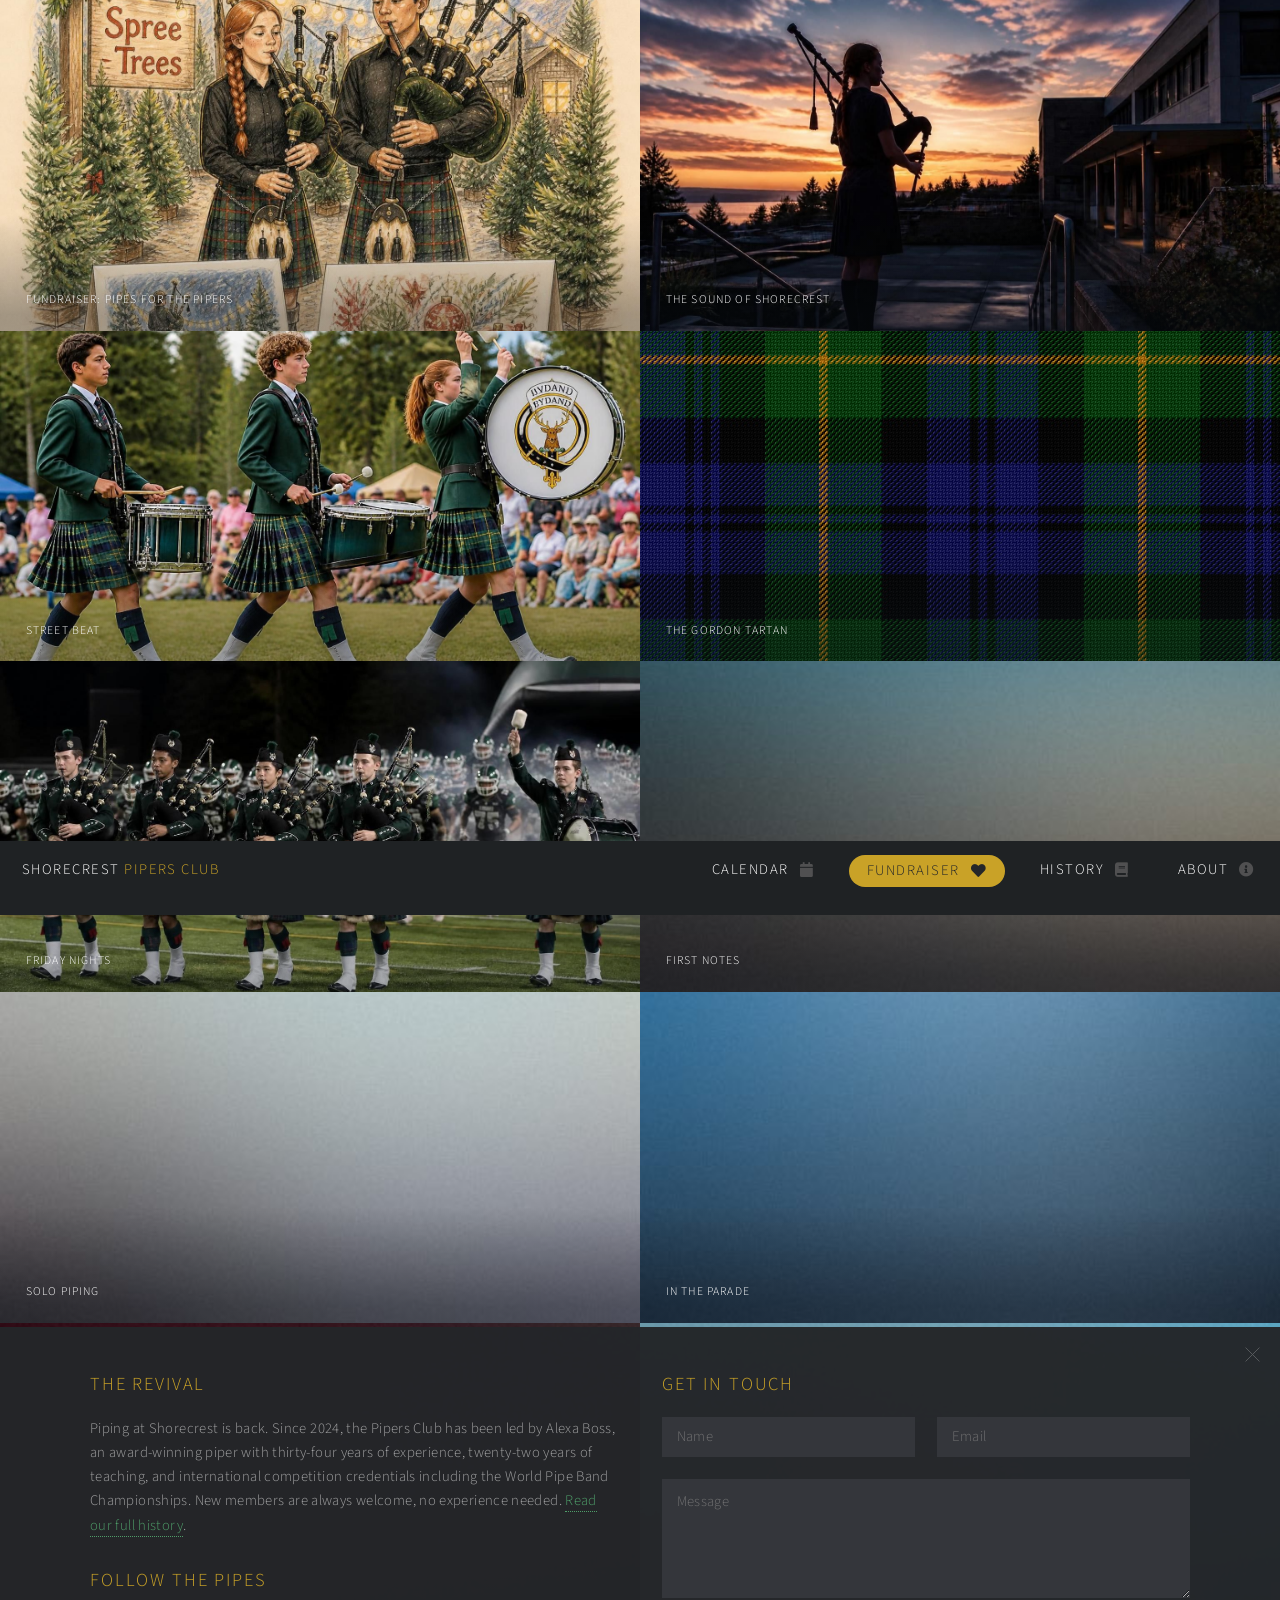
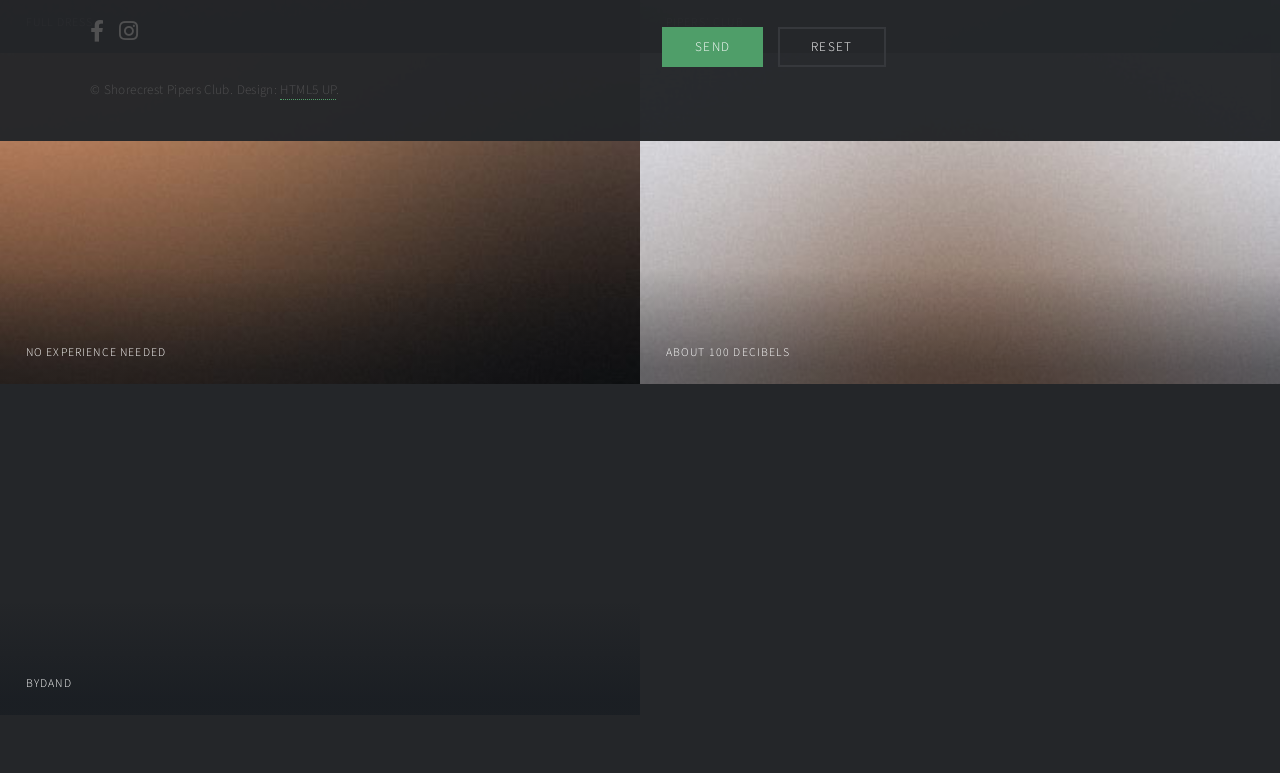
==== index.html @ 46fc6a10 "Shorten the temporary-picture comments on the home page Co-Authored-By: Claude Opus 5.5 <noreply@ant" ====
<!DOCTYPE HTML>
<!--
	Multiverse by HTML5 UP
	html5up.net | @ajlkn
	Free for personal and commercial use under the CCA 3.0 license (html5up.net/license)

	Branded and edited for the Shorecrest High School Pipers Club, Shoreline, Washington.
	School colors: forest green, old gold, navy (from the Clan Gordon tartan).
-->
<html>
	<head>
		<title>Shorecrest Pipers Club</title>
		<meta charset="utf-8" />
		<meta name="viewport" content="width=device-width, initial-scale=1, user-scalable=no" />
		<meta name="description" content="Pipers Club at Shorecrest High School in Shoreline, Washington: Highland bagpiping and drumming in the Clan Gordon tradition. No experience needed!" />
		<link rel="stylesheet" href="assets/css/main.css" />
		<link rel="stylesheet" href="assets/css/pipers.css" />
		<noscript><link rel="stylesheet" href="assets/css/noscript.css" /></noscript>
	</head>
	<body class="is-preload">

		<!-- Wrapper -->
			<div id="wrapper">

				<!-- Header -->
	<header id="header">
	    <h1><a href="index.html"><strong>Shorecrest</strong> Pipers Club</a></h1>
	    <nav id="main-nav"></nav>
    </header>

				<!-- Main -->
					<div id="main">

						<!-- Fundraiser tile.
						     The onclick is deliberate: the poptrox lightbox in main.js
						     intercepts every anchor inside #main and tries to open it
						     as an image. The inline handler runs before the plugin's,
						     navigates straight to the fundraiser page, and its
						     return false stops the lightbox from firing.
						     Photo needed: pipers in their PC t-shirts (per the
						     fundraising email). Drop it in as
						     images/thumbs/fundraiser.jpg (a wide crop ~ 600x360
						     or larger works best as a thumbnail).
						     TEMPORARY: AI-generated picture, replace before launch. -->
						<article class="thumb">
							<a href="fundraiser.html" class="image" onclick="window.location.href='fundraiser.html'; return false;"><img src="images/thumbs/fundraiser.jpg" alt="Pipers in Pipers Club t-shirts" /></a>
							<h2>Fundraiser: Pipes for the Pipers</h2>
							<p>Our 2026-27 fundraiser: $6,000 for three new sets of pipes. Click to donate.</p>
						</article>

                    <!--When the fundraiser is over, comment out the preceding tile but retain the code for future use. New tiles can be added for new events, announcements, etc. -->     
                        
						<!-- TEMPORARY: tiles 01, 02 and 04 have AI-generated pictures, replace before launch. -->
						<article class="thumb">
							<a href="images/fulls/01.jpg" class="image"><img src="images/thumbs/01.jpg" alt="Pipers of Shorecrest" /></a>
							<h2>The sound of Shorecrest</h2>
							<p>The Great Highland Bagpipe, "live" from Shoreline since 1961.</p>
						</article>
						<article class="thumb">
							<a href="images/fulls/02.jpg" class="image"><img src="images/thumbs/02.jpg" alt="Drummers of the Pipers Club" /></a>
							<h2>Street beat</h2>
							<p>Snare, tenor, and bass drummers drive the band.</p>
						</article>
						<article class="thumb">
							<a href="images/fulls/03.jpg" class="image"><img src="images/thumbs/03.jpg" alt="The Gordon tartan" /></a>
							<h2>The Gordon tartan</h2>
							<p>Shorecrest's kilts are the modern Gordon sett, worn with permission of the Clan.</p>
						</article>
						<article class="thumb">
							<a href="images/fulls/04.jpg" class="image"><img src="images/thumbs/04.jpg" alt="Pipes leading the Highlanders" /></a>
							<h2>Friday nights</h2>
							<p>Pipes have escorted the Scots onto the field at home games for 40 years.</p>
						</article>

						<!-- Tiles 05-12 have blank placeholder pictures. To add a photo, save it as
						     images/thumbs/05.jpg (the tile) and images/fulls/05.jpg (the big view), and so on. -->
						<article class="thumb">
							<a href="images/fulls/05.jpg" class="image"><img src="images/thumbs/05.jpg" alt="A beginner with a practice chanter" /></a>
							<h2>First notes</h2>
							<p>Every piper starts on the practice chanter to learn the basics.</p>
						</article>
						<article class="thumb">
							<a href="images/fulls/06.jpg" class="image"><img src="images/thumbs/06.jpg" alt="A piper playing solo" /></a>
							<h2>Solo piping</h2>
							<p>Competing solo builds steady hands and steady nerves.</p>
						</article>
						<article class="thumb">
							<a href="images/fulls/07.jpg" class="image"><img src="images/thumbs/07.jpg" alt="The band in a community parade" /></a>
							<h2>In the parade</h2>
							<p>You'll find us at civic events across Shoreline and at Marching Band events every spring.</p>
						</article>
						<article class="thumb">
							<a href="images/fulls/08.jpg" class="image"><img src="images/thumbs/08.jpg" alt="Full Highland dress" /></a>
							<h2>Full dress</h2>
							<p>Highland dress, head to hose.</p>
						</article>
						<article class="thumb">
							<a href="images/fulls/09.jpg" class="image"><img src="images/thumbs/09.jpg" alt="Club rehearsal" /></a>
							<h2>Pipers' Club</h2>
							<p>We meet Tuesdays and Thursdays after school all year. Everyone is welcome!</p>
						</article>
						<article class="thumb">
							<a href="images/fulls/10.jpg" class="image"><img src="images/thumbs/10.jpg" alt="New members welcome" /></a>
							<h2>No experience needed</h2>
							<p>No prior music required. Curiosity is enough!</p>
						</article>
						<article class="thumb">
							<a href="images/fulls/11.jpg" class="image"><img src="images/thumbs/11.jpg" alt="The full pipes" /></a>
							<h2>About 100 decibels</h2>
							<p>The chanter whispers; the pipes do not. Always wear your earplugs!</p>
						</article>
						<article class="thumb">
							<a href="images/fulls/12.jpg" class="image"><img src="images/thumbs/12.jpg" alt="Bydand, the Clan Gordon motto" /></a>
							<h2>Bydand</h2>
							<p>The Shorecrest Highlanders' motto in the <a href="https://www.dsl.ac.uk/entry/snd/bydand" target="new">Scots language</a> via Clan Gordon: <i> abiding</i> or <i>steadfast</i>.</p>
						</article>
					</div>

				<!-- Footer -->
	                <footer id="footer" class="panel"></footer>

			</div>

		<!-- Scripts -->
			<script src="assets/js/jquery.min.js"></script>
			<script src="assets/js/jquery.poptrox.min.js"></script>
			<script src="assets/js/browser.min.js"></script>
			<script src="assets/js/breakpoints.min.js"></script>
			<script src="assets/js/util.js"></script>
           <script src="assets/js/nav.js"></script>
			<script src="assets/js/main.js"></script>

	</body>
</html>
---- assets/css/main.css ----
@import url(fontawesome-all.min.css);
@import url("https://fonts.googleapis.com/css?family=Source+Sans+Pro:300,300italic,400,400italic");

/*
	Multiverse by HTML5 UP
	html5up.net | @ajlkn
	Free for personal and commercial use under the CCA 3.0 license (html5up.net/license)
*/

@-moz-keyframes spinner {
	0% {
		-moz-transform: rotate(0deg);
		-webkit-transform: rotate(0deg);
		-ms-transform: rotate(0deg);
		transform: rotate(0deg);
	}

	100% {
		-moz-transform: rotate(359deg);
		-webkit-transform: rotate(359deg);
		-ms-transform: rotate(359deg);
		transform: rotate(359deg);
	}
}

@-webkit-keyframes spinner {
	0% {
		-moz-transform: rotate(0deg);
		-webkit-transform: rotate(0deg);
		-ms-transform: rotate(0deg);
		transform: rotate(0deg);
	}

	100% {
		-moz-transform: rotate(359deg);
		-webkit-transform: rotate(359deg);
		-ms-transform: rotate(359deg);
		transform: rotate(359deg);
	}
}

@-ms-keyframes spinner {
	0% {
		-moz-transform: rotate(0deg);
		-webkit-transform: rotate(0deg);
		-ms-transform: rotate(0deg);
		transform: rotate(0deg);
	}

	100% {
		-moz-transform: rotate(359deg);
		-webkit-transform: rotate(359deg);
		-ms-transform: rotate(359deg);
		transform: rotate(359deg);
	}
}

@keyframes spinner {
	0% {
		-moz-transform: rotate(0deg);
		-webkit-transform: rotate(0deg);
		-ms-transform: rotate(0deg);
		transform: rotate(0deg);
	}

	100% {
		-moz-transform: rotate(359deg);
		-webkit-transform: rotate(359deg);
		-ms-transform: rotate(359deg);
		transform: rotate(359deg);
	}
}

html, body, div, span, applet, object,
iframe, h1, h2, h3, h4, h5, h6, p, blockquote,
pre, a, abbr, acronym, address, big, cite,
code, del, dfn, em, img, ins, kbd, q, s, samp,
small, strike, strong, sub, sup, tt, var, b,
u, i, center, dl, dt, dd, ol, ul, li, fieldset,
form, label, legend, table, caption, tbody,
tfoot, thead, tr, th, td, article, aside,
canvas, details, embed, figure, figcaption,
footer, header, hgroup, menu, nav, output, ruby,
section, summary, time, mark, audio, video {
	margin: 0;
	padding: 0;
	border: 0;
	font-size: 100%;
	font: inherit;
	vertical-align: baseline;}

article, aside, details, figcaption, figure,
footer, header, hgroup, menu, nav, section {
	display: block;}

body {
	line-height: 1;
}

ol, ul {
	list-style: none;
}

blockquote, q {
	quotes: none;
}

	blockquote:before, blockquote:after, q:before, q:after {
		content: '';
		content: none;
	}

table {
	border-collapse: collapse;
	border-spacing: 0;
}

body {
	-webkit-text-size-adjust: none;
}

mark {
	background-color: transparent;
	color: inherit;
}

input::-moz-focus-inner {
	border: 0;
	padding: 0;
}

input, select, textarea {
	-moz-appearance: none;
	-webkit-appearance: none;
	-ms-appearance: none;
	appearance: none;
}

/* Basic */

	@-ms-viewport {
		width: device-width;
	}

	body {
		-ms-overflow-style: scrollbar;
	}

	@media screen and (max-width: 480px) {

		html, body {
			min-width: 320px;
		}

	}

	html {
		box-sizing: border-box;
	}

	*, *:before, *:after {
		box-sizing: inherit;
	}

	body {
		background: #242629;
	}

		body.is-preload *, body.is-preload *:before, body.is-preload *:after {
			-moz-animation: none !important;
			-webkit-animation: none !important;
			-ms-animation: none !important;
			animation: none !important;
			-moz-transition: none !important;
			-webkit-transition: none !important;
			-ms-transition: none !important;
			transition: none !important;
		}

		body.is-resizing *, body.is-resizing *:before, body.is-resizing *:after {
			-moz-animation: none !important;
			-webkit-animation: none !important;
			-ms-animation: none !important;
			animation: none !important;
			-moz-transition: none !important;
			-webkit-transition: none !important;
			-ms-transition: none !important;
			transition: none !important;
		}

/* Type */

	body, input, select, textarea {
		color: #a0a0a1;
		font-family: "Source Sans Pro", Helvetica, sans-serif;
		font-size: 15pt;
		font-weight: 300;
		letter-spacing: 0.025em;
		line-height: 1.65;
	}

		@media screen and (max-width: 1680px) {

			body, input, select, textarea {
				font-size: 11pt;
			}

		}

	a {
		-moz-transition: color 0.2s ease-in-out, border-bottom-color 0.2s ease-in-out;
		-webkit-transition: color 0.2s ease-in-out, border-bottom-color 0.2s ease-in-out;
		-ms-transition: color 0.2s ease-in-out, border-bottom-color 0.2s ease-in-out;
		transition: color 0.2s ease-in-out, border-bottom-color 0.2s ease-in-out;
		border-bottom: dotted 1px;
		color: #34a58e;
		text-decoration: none;
	}

		a:hover {
			border-bottom-color: transparent;
			color: #34a58e !important;
		}

	strong, b {
		color: #ffffff;
		font-weight: 300;
	}

	em, i {
		font-style: italic;
	}

	p {
		margin: 0 0 2em 0;
	}

	h1, h2, h3, h4, h5, h6 {
		color: #ffffff;
		font-weight: 300;
		letter-spacing: 0.1em;
		line-height: 1.5;
		margin: 0 0 1em 0;
		text-transform: uppercase;
	}

		h1 a, h2 a, h3 a, h4 a, h5 a, h6 a {
			color: inherit;
			text-decoration: none;
		}

	h1 {
		font-size: 2em;
	}

	h2 {
		font-size: 1.25em;
	}

	h3 {
		font-size: 1.1em;
	}

	h4 {
		font-size: 1em;
	}

	h5 {
		font-size: 0.9em;
	}

	h6 {
		font-size: 0.7em;
	}

	@media screen and (max-width: 736px) {

		h2 {
			font-size: 1em;
		}

		h3 {
			font-size: 0.9em;
		}

		h4 {
			font-size: 0.8em;
		}

		h5 {
			font-size: 0.7em;
		}

		h6 {
			font-size: 0.7em;
		}

	}

	sub {
		font-size: 0.8em;
		position: relative;
		top: 0.5em;
	}

	sup {
		font-size: 0.8em;
		position: relative;
		top: -0.5em;
	}

	blockquote {
		border-left: 4px #36383c;
		font-style: italic;
		margin: 0 0 2em 0;
		padding: 0.5em 0 0.5em 2em;
	}

	code {
		background: #34363b;
		border: solid 1px #36383c;
		font-family: "Courier New", monospace;
		font-size: 0.9em;
		margin: 0 0.25em;
		padding: 0.25em 0.65em;
	}

	pre {
		-webkit-overflow-scrolling: touch;
		font-family: "Courier New", monospace;
		font-size: 0.9em;
		margin: 0 0 2em 0;
	}

		pre code {
			display: block;
			line-height: 1.75;
			padding: 1em 1.5em;
			overflow-x: auto;
		}

	hr {
		border: 0;
		border-bottom: solid 1px #36383c;
		margin: 2em 0;
	}

		hr.major {
			margin: 3em 0;
		}

	.align-left {
		text-align: left;
	}

	.align-center {
		text-align: center;
	}

	.align-right {
		text-align: right;
	}

/* Button */

	input[type="submit"],
	input[type="reset"],
	input[type="button"],
	button,
	.button {
		-moz-appearance: none;
		-webkit-appearance: none;
		-ms-appearance: none;
		appearance: none;
		-moz-transition: background-color 0.2s ease-in-out, box-shadow 0.2s ease-in-out, color 0.2s ease-in-out;
		-webkit-transition: background-color 0.2s ease-in-out, box-shadow 0.2s ease-in-out, color 0.2s ease-in-out;
		-ms-transition: background-color 0.2s ease-in-out, box-shadow 0.2s ease-in-out, color 0.2s ease-in-out;
		transition: background-color 0.2s ease-in-out, box-shadow 0.2s ease-in-out, color 0.2s ease-in-out;
		background-color: transparent;
		border: 0;
		border-radius: 0;
		box-shadow: inset 0 0 0 2px #36383c;
		color: #ffffff !important;
		cursor: pointer;
		display: inline-block;
		font-size: 0.9em;
		font-weight: 300;
		height: 3.05556em;
		letter-spacing: 0.1em;
		line-height: 3.05556em;
		padding: 0 2.5em;
		text-align: center;
		text-decoration: none;
		text-transform: uppercase;
		white-space: nowrap;
	}

		input[type="submit"]:hover,
		input[type="reset"]:hover,
		input[type="button"]:hover,
		button:hover,
		.button:hover {
			box-shadow: inset 0 0 0 2px #34a58e;
			color: #34a58e !important;
		}

			input[type="submit"]:hover:active,
			input[type="reset"]:hover:active,
			input[type="button"]:hover:active,
			button:hover:active,
			.button:hover:active {
				background-color: rgba(52, 165, 142, 0.15);
				color: #34a58e !important;
			}

		input[type="submit"].icon,
		input[type="reset"].icon,
		input[type="button"].icon,
		button.icon,
		.button.icon {
			padding-left: 1.35em;
		}

			input[type="submit"].icon:before,
			input[type="reset"].icon:before,
			input[type="button"].icon:before,
			button.icon:before,
			.button.icon:before {
				margin-right: 0.5em;
			}

		input[type="submit"].fit,
		input[type="reset"].fit,
		input[type="button"].fit,
		button.fit,
		.button.fit {
			width: 100%;
		}

		input[type="submit"].small,
		input[type="reset"].small,
		input[type="button"].small,
		button.small,
		.button.small {
			font-size: 0.8em;
		}

		input[type="submit"].large,
		input[type="reset"].large,
		input[type="button"].large,
		button.large,
		.button.large {
			font-size: 1.35em;
		}

		input[type="submit"].primary,
		input[type="reset"].primary,
		input[type="button"].primary,
		button.primary,
		.button.primary {
			background-color: #34a58e;
			box-shadow: none;
		}

			input[type="submit"].primary:hover,
			input[type="reset"].primary:hover,
			input[type="button"].primary:hover,
			button.primary:hover,
			.button.primary:hover {
				background-color: #47c5ab;
				color: #ffffff !important;
			}

				input[type="submit"].primary:hover:active,
				input[type="reset"].primary:hover:active,
				input[type="button"].primary:hover:active,
				button.primary:hover:active,
				.button.primary:hover:active {
					background-color: #287e6d;
				}

		input[type="submit"].disabled, input[type="submit"]:disabled,
		input[type="reset"].disabled,
		input[type="reset"]:disabled,
		input[type="button"].disabled,
		input[type="button"]:disabled,
		button.disabled,
		button:disabled,
		.button.disabled,
		.button:disabled {
			pointer-events: none;
			opacity: 0.35;
		}

/* Form */

	form {
		margin: 0 0 2em 0;
	}

		form > :last-child {
			margin-bottom: 0;
		}

		form > .fields {
			display: -moz-flex;
			display: -webkit-flex;
			display: -ms-flex;
			display: flex;
			-moz-flex-wrap: wrap;
			-webkit-flex-wrap: wrap;
			-ms-flex-wrap: wrap;
			flex-wrap: wrap;
			width: calc(100% + 3em);
			margin: -1.5em 0 2em -1.5em;
		}

			form > .fields > .field {
				-moz-flex-grow: 0;
				-webkit-flex-grow: 0;
				-ms-flex-grow: 0;
				flex-grow: 0;
				-moz-flex-shrink: 0;
				-webkit-flex-shrink: 0;
				-ms-flex-shrink: 0;
				flex-shrink: 0;
				padding: 1.5em 0 0 1.5em;
				width: calc(100% - 1.5em);
			}

				form > .fields > .field.half {
					width: calc(50% - 0.75em);
				}

				form > .fields > .field.third {
					width: calc(100%/3 - 0.5em);
				}

				form > .fields > .field.quarter {
					width: calc(25% - 0.375em);
				}

		@media screen and (max-width: 736px) {

			form > .fields {
				width: calc(100% + 3em);
				margin: -1.5em 0 2em -1.5em;
			}

				form > .fields > .field {
					padding: 1.5em 0 0 1.5em;
					width: calc(100% - 1.5em);
				}

					form > .fields > .field.half {
						width: calc(100% - 1.5em);
					}

					form > .fields > .field.third {
						width: calc(100% - 1.5em);
					}

					form > .fields > .field.quarter {
						width: calc(100% - 1.5em);
					}

		}

	label {
		color: #ffffff;
		display: block;
		font-size: 0.9em;
		font-weight: 300;
		margin: 0 0 1em 0;
	}

	input[type="text"],
	input[type="password"],
	input[type="email"],
	input[type="tel"],
	input[type="search"],
	input[type="url"],
	select,
	textarea {
		-moz-appearance: none;
		-webkit-appearance: none;
		-ms-appearance: none;
		appearance: none;
		background: #34363b;
		border: 0;
		border-radius: 0;
		color: #a0a0a1;
		display: block;
		outline: 0;
		padding: 0 1em;
		text-decoration: none;
		width: 100%;
	}

		input[type="text"]:invalid,
		input[type="password"]:invalid,
		input[type="email"]:invalid,
		input[type="tel"]:invalid,
		input[type="search"]:invalid,
		input[type="url"]:invalid,
		select:invalid,
		textarea:invalid {
			box-shadow: none;
		}

		input[type="text"]:focus,
		input[type="password"]:focus,
		input[type="email"]:focus,
		input[type="tel"]:focus,
		input[type="search"]:focus,
		input[type="url"]:focus,
		select:focus,
		textarea:focus {
			box-shadow: inset 0 0 0 2px #34a58e;
		}

	select {
		background-image: url("data:image/svg+xml;charset=utf8,%3Csvg xmlns='http://www.w3.org/2000/svg' width='40' height='40' preserveAspectRatio='none' viewBox='0 0 40 40'%3E%3Cpath d='M9.4,12.3l10.4,10.4l10.4-10.4c0.2-0.2,0.5-0.4,0.9-0.4c0.3,0,0.6,0.1,0.9,0.4l3.3,3.3c0.2,0.2,0.4,0.5,0.4,0.9 c0,0.4-0.1,0.6-0.4,0.9L20.7,31.9c-0.2,0.2-0.5,0.4-0.9,0.4c-0.3,0-0.6-0.1-0.9-0.4L4.3,17.3c-0.2-0.2-0.4-0.5-0.4-0.9 c0-0.4,0.1-0.6,0.4-0.9l3.3-3.3c0.2-0.2,0.5-0.4,0.9-0.4S9.1,12.1,9.4,12.3z' fill='%2336383c' /%3E%3C/svg%3E");
		background-size: 1.25rem;
		background-repeat: no-repeat;
		background-position: calc(100% - 1rem) center;
		height: 2.75em;
		padding-right: 2.75em;
		text-overflow: ellipsis;
	}

		select option {
			color: #ffffff;
			background: #242629;
		}

		select:focus::-ms-value {
			background-color: transparent;
		}

		select::-ms-expand {
			display: none;
		}

	input[type="text"],
	input[type="password"],
	input[type="email"],
	input[type="tel"],
	input[type="search"],
	input[type="url"],
	select {
		height: 2.75em;
	}

	textarea {
		padding: 0.75em 1em;
	}

	input[type="checkbox"],
	input[type="radio"] {
		-moz-appearance: none;
		-webkit-appearance: none;
		-ms-appearance: none;
		appearance: none;
		display: block;
		float: left;
		margin-right: -2em;
		opacity: 0;
		width: 1em;
		z-index: -1;
	}

		input[type="checkbox"] + label,
		input[type="radio"] + label {
			text-decoration: none;
			color: #a0a0a1;
			cursor: pointer;
			display: inline-block;
			font-size: 1em;
			font-weight: 300;
			padding-left: 2.4em;
			padding-right: 0.75em;
			position: relative;
		}

			input[type="checkbox"] + label:before,
			input[type="radio"] + label:before {
				-moz-osx-font-smoothing: grayscale;
				-webkit-font-smoothing: antialiased;
				display: inline-block;
				font-style: normal;
				font-variant: normal;
				text-rendering: auto;
				line-height: 1;
				text-transform: none !important;
				font-family: 'Font Awesome 5 Free';
				font-weight: 900;
			}

			input[type="checkbox"] + label:before,
			input[type="radio"] + label:before {
				background: #34363b;
				content: '';
				display: inline-block;
				font-size: 0.8em;
				height: 2.0625em;
				left: 0;
				line-height: 2.0625em;
				position: absolute;
				text-align: center;
				top: 0;
				width: 2.0625em;
			}

		input[type="checkbox"]:checked + label:before,
		input[type="radio"]:checked + label:before {
			background: #34a58e;
			border-color: #34a58e;
			color: #ffffff;
			content: '\f00c';
		}

		input[type="checkbox"]:focus + label:before,
		input[type="radio"]:focus + label:before {
			box-shadow: 0 0 0 2px #34a58e;
		}

	input[type="radio"] + label:before {
		border-radius: 100%;
	}

	::-webkit-input-placeholder {
		color: #707071 !important;
		opacity: 1.0;
	}

	:-moz-placeholder {
		color: #707071 !important;
		opacity: 1.0;
	}

	::-moz-placeholder {
		color: #707071 !important;
		opacity: 1.0;
	}

	:-ms-input-placeholder {
		color: #707071 !important;
		opacity: 1.0;
	}

/* Icon */

	.icon {
		text-decoration: none;
		border-bottom: none;
		position: relative;
	}

		.icon:before {
			-moz-osx-font-smoothing: grayscale;
			-webkit-font-smoothing: antialiased;
			display: inline-block;
			font-style: normal;
			font-variant: normal;
			text-rendering: auto;
			line-height: 1;
			text-transform: none !important;
			font-family: 'Font Awesome 5 Free';
			font-weight: 400;
		}

		.icon > .label {
			display: none;
		}

		.icon:before {
			line-height: inherit;
		}

		.icon.solid:before {
			font-weight: 900;
		}

		.icon.brands:before {
			font-family: 'Font Awesome 5 Brands';
		}

/* List */

	ol {
		list-style: decimal;
		margin: 0 0 2em 0;
		padding-left: 1.25em;
	}

		ol li {
			padding-left: 0.25em;
		}

	ul {
		list-style: disc;
		margin: 0 0 2em 0;
		padding-left: 1em;
	}

		ul li {
			padding-left: 0.5em;
		}

		ul.alt {
			list-style: none;
			padding-left: 0;
		}

			ul.alt li {
				border-top: solid 1px #36383c;
				padding: 0.5em 0;
			}

				ul.alt li:first-child {
					border-top: 0;
					padding-top: 0;
				}

	dl {
		margin: 0 0 2em 0;
	}

		dl dt {
			display: block;
			font-weight: 300;
			margin: 0 0 1em 0;
		}

		dl dd {
			margin-left: 2em;
		}

/* Actions */

	ul.actions {
		display: -moz-flex;
		display: -webkit-flex;
		display: -ms-flex;
		display: flex;
		cursor: default;
		list-style: none;
		margin-left: -1em;
		padding-left: 0;
	}

		ul.actions li {
			padding: 0 0 0 1em;
			vertical-align: middle;
		}

		ul.actions.special {
			-moz-justify-content: center;
			-webkit-justify-content: center;
			-ms-justify-content: center;
			justify-content: center;
			width: 100%;
			margin-left: 0;
		}

			ul.actions.special li:first-child {
				padding-left: 0;
			}

		ul.actions.stacked {
			-moz-flex-direction: column;
			-webkit-flex-direction: column;
			-ms-flex-direction: column;
			flex-direction: column;
			margin-left: 0;
		}

			ul.actions.stacked li {
				padding: 1.3em 0 0 0;
			}

				ul.actions.stacked li:first-child {
					padding-top: 0;
				}

		ul.actions.fit {
			width: calc(100% + 1em);
		}

			ul.actions.fit li {
				-moz-flex-grow: 1;
				-webkit-flex-grow: 1;
				-ms-flex-grow: 1;
				flex-grow: 1;
				-moz-flex-shrink: 1;
				-webkit-flex-shrink: 1;
				-ms-flex-shrink: 1;
				flex-shrink: 1;
				width: 100%;
			}

				ul.actions.fit li > * {
					width: 100%;
				}

			ul.actions.fit.stacked {
				width: 100%;
			}

		@media screen and (max-width: 480px) {

			ul.actions:not(.fixed) {
				-moz-flex-direction: column;
				-webkit-flex-direction: column;
				-ms-flex-direction: column;
				flex-direction: column;
				margin-left: 0;
				width: 100% !important;
			}

				ul.actions:not(.fixed) li {
					-moz-flex-grow: 1;
					-webkit-flex-grow: 1;
					-ms-flex-grow: 1;
					flex-grow: 1;
					-moz-flex-shrink: 1;
					-webkit-flex-shrink: 1;
					-ms-flex-shrink: 1;
					flex-shrink: 1;
					padding: 1em 0 0 0;
					text-align: center;
					width: 100%;
				}

					ul.actions:not(.fixed) li > * {
						width: 100%;
					}

					ul.actions:not(.fixed) li:first-child {
						padding-top: 0;
					}

					ul.actions:not(.fixed) li input[type="submit"],
					ul.actions:not(.fixed) li input[type="reset"],
					ul.actions:not(.fixed) li input[type="button"],
					ul.actions:not(.fixed) li button,
					ul.actions:not(.fixed) li .button {
						width: 100%;
					}

						ul.actions:not(.fixed) li input[type="submit"].icon:before,
						ul.actions:not(.fixed) li input[type="reset"].icon:before,
						ul.actions:not(.fixed) li input[type="button"].icon:before,
						ul.actions:not(.fixed) li button.icon:before,
						ul.actions:not(.fixed) li .button.icon:before {
							margin-left: -0.5rem;
						}

		}

/* Icons */

	ul.icons {
		cursor: default;
		list-style: none;
		padding-left: 0;
	}

		ul.icons li {
			display: inline-block;
			padding: 0 1em 0 0;
		}

			ul.icons li:last-child {
				padding-right: 0;
			}

			ul.icons li .icon {
				color: #505051;
			}

				ul.icons li .icon:before {
					font-size: 1.5em;
				}

/* Table */

	.table-wrapper {
		-webkit-overflow-scrolling: touch;
		overflow-x: auto;
	}

	table {
		margin: 0 0 2em 0;
		width: 100%;
	}

		table tbody tr {
			border: solid 1px #36383c;
			border-left: 0;
			border-right: 0;
		}

			table tbody tr:nth-child(2n + 1) {
				background-color: #34363b;
			}

		table td {
			padding: 0.75em 0.75em;
		}

		table th {
			color: #ffffff;
			font-size: 0.9em;
			font-weight: 300;
			padding: 0 0.75em 0.75em 0.75em;
			text-align: left;
		}

		table thead {
			border-bottom: solid 2px #36383c;
		}

		table tfoot {
			border-top: solid 2px #36383c;
		}

		table.alt {
			border-collapse: separate;
		}

			table.alt tbody tr td {
				border: solid 1px #36383c;
				border-left-width: 0;
				border-top-width: 0;
			}

				table.alt tbody tr td:first-child {
					border-left-width: 1px;
				}

			table.alt tbody tr:first-child td {
				border-top-width: 1px;
			}

			table.alt thead {
				border-bottom: 0;
			}

			table.alt tfoot {
				border-top: 0;
			}

/* Panel */

	.panel {
		padding: 4em 4em 2em 4em ;
		-moz-transform: translateY(100vh);
		-webkit-transform: translateY(100vh);
		-ms-transform: translateY(100vh);
		transform: translateY(100vh);
		-moz-transition: -moz-transform 0.5s ease;
		-webkit-transition: -webkit-transform 0.5s ease;
		-ms-transition: -ms-transform 0.5s ease;
		transition: transform 0.5s ease;
		-webkit-overflow-scrolling: touch;
		background: rgba(36, 38, 41, 0.975);
		bottom: 4em;
		left: 0;
		max-height: calc(80vh - 4em);
		overflow-y: auto;
		position: fixed;
		width: 100%;
		z-index: 10001;
	}

		.panel.active {
			-moz-transform: translateY(1px);
			-webkit-transform: translateY(1px);
			-ms-transform: translateY(1px);
			transform: translateY(1px);
		}

		.panel > .inner {
			margin: 0 auto;
			max-width: 100%;
			width: 75em;
		}

			.panel > .inner.split {
				display: -moz-flex;
				display: -webkit-flex;
				display: -ms-flex;
				display: flex;
			}

				.panel > .inner.split > div {
					margin-left: 4em;
					width: 50%;
				}

				.panel > .inner.split > :first-child {
					margin-left: 0;
				}

		.panel > .closer {
			-moz-transition: opacity 0.2s ease-in-out;
			-webkit-transition: opacity 0.2s ease-in-out;
			-ms-transition: opacity 0.2s ease-in-out;
			transition: opacity 0.2s ease-in-out;
			background-image: url("images/close.svg");
			background-position: center;
			background-repeat: no-repeat;
			background-size: 3em;
			cursor: pointer;
			height: 5em;
			opacity: 0.25;
			position: absolute;
			right: 0;
			top: 0;
			width: 5em;
			z-index: 2;
		}

			.panel > .closer:hover {
				opacity: 1.0;
			}

		@media screen and (max-width: 1280px) {

			.panel {
				padding: 3em 3em 1em 3em ;
			}

				.panel > .inner.split > div {
					margin-left: 3em;
				}

				.panel > .closer {
					background-size: 2.5em;
					background-position: 75% 25%;
				}

		}

		@media screen and (max-width: 980px) {

			.panel > .inner.split {
				-moz-flex-direction: column;
				-webkit-flex-direction: column;
				-ms-flex-direction: column;
				flex-direction: column;
			}

				.panel > .inner.split > div {
					margin-left: 0;
					width: 100%;
				}

		}

		@media screen and (max-width: 736px) {

			.panel {
				-moz-transform: translateY(-100vh);
				-webkit-transform: translateY(-100vh);
				-ms-transform: translateY(-100vh);
				transform: translateY(-100vh);
				padding: 4em 2em 2em 2em ;
				bottom: auto;
				top: calc(4em - 1px);
			}

				.panel.active {
					-moz-transform: translateY(0);
					-webkit-transform: translateY(0);
					-ms-transform: translateY(0);
					transform: translateY(0);
				}

		}

/* Poptrox Popup */

	.poptrox-overlay {
		-webkit-tap-highlight-color: rgba(255, 255, 255, 0);
	}

	.poptrox-popup {
		background: rgba(31, 34, 36, 0.925);
		box-shadow: 0 1em 3em 0.5em rgba(0, 0, 0, 0.25);
		cursor: default;
	}

		.poptrox-popup:before {
			-moz-transition: opacity 0.2s ease-in-out;
			-webkit-transition: opacity 0.2s ease-in-out;
			-ms-transition: opacity 0.2s ease-in-out;
			transition: opacity 0.2s ease-in-out;
			background-image: -moz-linear-gradient(to left, rgba(31,34,36,0.35), rgba(31,34,36,0) 10em, rgba(31,34,36,0)), -moz-linear-gradient(to right, rgba(31,34,36,0.35), rgba(31,34,36,0) 10em, rgba(31,34,36,0));
			background-image: -webkit-linear-gradient(to left, rgba(31,34,36,0.35), rgba(31,34,36,0) 10em, rgba(31,34,36,0)), -webkit-linear-gradient(to right, rgba(31,34,36,0.35), rgba(31,34,36,0) 10em, rgba(31,34,36,0));
			background-image: -ms-linear-gradient(to left, rgba(31,34,36,0.35), rgba(31,34,36,0) 10em, rgba(31,34,36,0)), -ms-linear-gradient(to right, rgba(31,34,36,0.35), rgba(31,34,36,0) 10em, rgba(31,34,36,0));
			background-image: linear-gradient(to left, rgba(31,34,36,0.35), rgba(31,34,36,0) 10em, rgba(31,34,36,0)), linear-gradient(to right, rgba(31,34,36,0.35), rgba(31,34,36,0) 10em, rgba(31,34,36,0));
			content: '';
			display: block;
			height: 100%;
			left: 0;
			position: absolute;
			top: 0;
			width: 100%;
			z-index: 1;
			opacity: 1;
		}

		.poptrox-popup .closer {
			-moz-transition: opacity 0.2s ease-in-out;
			-webkit-transition: opacity 0.2s ease-in-out;
			-ms-transition: opacity 0.2s ease-in-out;
			transition: opacity 0.2s ease-in-out;
			background-image: url("images/close.svg");
			background-position: center;
			background-repeat: no-repeat;
			background-size: 3em;
			height: 5em;
			opacity: 0;
			position: absolute;
			right: 0;
			top: 0;
			width: 5em;
			z-index: 2;
		}

		.poptrox-popup .nav-previous,
		.poptrox-popup .nav-next {
			-moz-transition: opacity 0.2s ease-in-out;
			-webkit-transition: opacity 0.2s ease-in-out;
			-ms-transition: opacity 0.2s ease-in-out;
			transition: opacity 0.2s ease-in-out;
			background-image: url("images/arrow.svg");
			background-position: center;
			background-repeat: no-repeat;
			background-size: 5em;
			cursor: pointer;
			height: 8em;
			margin-top: -4em;
			opacity: 0;
			position: absolute;
			top: 50%;
			width: 6em;
			z-index: 2;
		}

		.poptrox-popup .nav-previous {
			-moz-transform: scaleX(-1);
			-webkit-transform: scaleX(-1);
			-ms-transform: scaleX(-1);
			transform: scaleX(-1);
			left: 0;
		}

		.poptrox-popup .nav-next {
			right: 0;
		}

		.poptrox-popup .caption {
			padding: 2em 2em 0.1em 2em ;
			background-image: -moz-linear-gradient(to top, rgba(16,16,16,0.45) 25%, rgba(16,16,16,0) 100%);
			background-image: -webkit-linear-gradient(to top, rgba(16,16,16,0.45) 25%, rgba(16,16,16,0) 100%);
			background-image: -ms-linear-gradient(to top, rgba(16,16,16,0.45) 25%, rgba(16,16,16,0) 100%);
			background-image: linear-gradient(to top, rgba(16,16,16,0.45) 25%, rgba(16,16,16,0) 100%);
			bottom: 0;
			cursor: default;
			left: 0;
			position: absolute;
			text-align: left;
			width: 100%;
			z-index: 2;
		}

			.poptrox-popup .caption h2, .poptrox-popup .caption h3, .poptrox-popup .caption h4, .poptrox-popup .caption h5, .poptrox-popup .caption h6 {
				margin: 0 0 0.5em 0;
			}

			.poptrox-popup .caption p {
				color: #ffffff;
			}

		.poptrox-popup .loader {
			-moz-animation: spinner 1s infinite linear !important;
			-webkit-animation: spinner 1s infinite linear !important;
			-ms-animation: spinner 1s infinite linear !important;
			animation: spinner 1s infinite linear !important;
			background-image: url("images/spinner.svg");
			background-position: center;
			background-repeat: no-repeat;
			background-size: contain;
			display: block;
			font-size: 2em;
			height: 2em;
			left: 50%;
			line-height: 2em;
			margin: -1em 0 0 -1em;
			opacity: 0.25;
			position: absolute;
			text-align: center;
			top: 50%;
			width: 2em;
		}

		.poptrox-popup:hover .closer,
		.poptrox-popup:hover .nav-previous,
		.poptrox-popup:hover .nav-next {
			opacity: 0.5;
		}

			.poptrox-popup:hover .closer:hover,
			.poptrox-popup:hover .nav-previous:hover,
			.poptrox-popup:hover .nav-next:hover {
				opacity: 1.0;
			}

		.poptrox-popup.loading:before {
			opacity: 0;
		}

		body.touch .poptrox-popup .closer,
		body.touch .poptrox-popup .nav-previous,
		body.touch .poptrox-popup .nav-next {
			opacity: 1.0 !important;
		}

		@media screen and (max-width: 980px) {

			.poptrox-popup .closer {
				background-size: 3em;
			}

			.poptrox-popup .nav-previous,
			.poptrox-popup .nav-next {
				background-size: 4em;
			}

		}

		@media screen and (max-width: 736px) {

			.poptrox-popup:before {
				display: none;
			}

			.poptrox-popup .caption {
				display: none !important;
			}

			.poptrox-popup .closer,
			.poptrox-popup .nav-previous,
			.poptrox-popup .nav-next {
				display: none !important;
			}

		}

/* Wrapper */

	#wrapper {
		-moz-transition: -moz-filter 0.5s ease, -webkit-filter 0.5s ease, -ms-filter 0.5s ease, -moz-filter 0.5s ease;
		-webkit-transition: -moz-filter 0.5s ease, -webkit-filter 0.5s ease, -ms-filter 0.5s ease, -webkit-filter 0.5s ease;
		-ms-transition: -moz-filter 0.5s ease, -webkit-filter 0.5s ease, -ms-filter 0.5s ease, -ms-filter 0.5s ease;
		transition: -moz-filter 0.5s ease, -webkit-filter 0.5s ease, -ms-filter 0.5s ease, filter 0.5s ease;
		position: relative;
	}

		#wrapper:after {
			pointer-events: none;
			-moz-transition: opacity 0.5s ease, visibility 0.5s;
			-webkit-transition: opacity 0.5s ease, visibility 0.5s;
			-ms-transition: opacity 0.5s ease, visibility 0.5s;
			transition: opacity 0.5s ease, visibility 0.5s;
			background: rgba(36, 38, 41, 0.5);
			content: '';
			display: block;
			height: 100%;
			left: 0;
			opacity: 0;
			position: absolute;
			top: 0;
			visibility: hidden;
			width: 100%;
			z-index: 1;
		}

			body.ie #wrapper:after {
				background: rgba(36, 38, 41, 0.8);
			}

		body.modal-active #wrapper {
			-moz-filter: blur(8px);
			-webkit-filter: blur(8px);
			-ms-filter: blur(8px);
			filter: blur(8px);
		}

			body.modal-active #wrapper:after {
				pointer-events: auto;
				opacity: 1;
				visibility: visible;
				z-index: 10003;
			}

		#wrapper:before {
			-moz-animation: spinner 1s infinite linear !important;
			-webkit-animation: spinner 1s infinite linear !important;
			-ms-animation: spinner 1s infinite linear !important;
			animation: spinner 1s infinite linear !important;
			pointer-events: none;
			-moz-transition: top 0.75s ease-in-out, opacity 0.35s ease-out, visibility 0.35s;
			-webkit-transition: top 0.75s ease-in-out, opacity 0.35s ease-out, visibility 0.35s;
			-ms-transition: top 0.75s ease-in-out, opacity 0.35s ease-out, visibility 0.35s;
			transition: top 0.75s ease-in-out, opacity 0.35s ease-out, visibility 0.35s;
			background-image: url("images/spinner.svg");
			background-position: center;
			background-repeat: no-repeat;
			background-size: contain;
			content: '';
			display: block;
			font-size: 2em;
			height: 2em;
			left: 50%;
			line-height: 2em;
			margin: -1em 0 0 -1em;
			opacity: 0;
			position: fixed;
			text-align: center;
			top: 75%;
			visibility: hidden;
			width: 2em;
		}

		body.is-preload #wrapper:before {
			-moz-transition: opacity 1s ease-out !important;
			-webkit-transition: opacity 1s ease-out !important;
			-ms-transition: opacity 1s ease-out !important;
			transition: opacity 1s ease-out !important;
			-moz-transition-delay: 0.5s !important;
			-webkit-transition-delay: 0.5s !important;
			-ms-transition-delay: 0.5s !important;
			transition-delay: 0.5s !important;
			opacity: 0.25;
			top: 50%;
			visibility: visible;
		}

/* Header */

	body {
		padding: 0 0 4em 0;
	}

	#header {
		-moz-transform: translateY(0);
		-webkit-transform: translateY(0);
		-ms-transform: translateY(0);
		transform: translateY(0);
		-moz-transition: -moz-transform 1s ease;
		-webkit-transition: -webkit-transform 1s ease;
		-ms-transition: -ms-transform 1s ease;
		transition: transform 1s ease;
		-moz-user-select: none;
		-ms-user-select: none;
		-webkit-user-select: none;
		background: #1f2224;
		bottom: -1em;
		height: 5em;
		left: 0;
		line-height: 4em;
		padding: 0 1.5em;
		position: fixed;
		user-select: none;
		width: 100%;
		z-index: 10002;
	}

		body.is-preload #header {
			-moz-transform: translateY(4em);
			-webkit-transform: translateY(4em);
			-ms-transform: translateY(4em);
			transform: translateY(4em);
		}

		#header h1 {
			color: #a0a0a1;
			display: inline-block;
			font-size: 1em;
			line-height: 1;
			margin: 0;
			vertical-align: middle;
		}

			#header h1 a {
				border: 0;
				color: inherit;
			}

				#header h1 a:hover {
					color: inherit !important;
				}

		#header nav {
			position: absolute;
			right: 0;
			top: 0;
		}

			#header nav > ul {
				list-style: none;
				margin: 0;
				padding: 0;
			}

				#header nav > ul > li {
					display: inline-block;
					padding: 0;
				}

					#header nav > ul > li a {
						-moz-transition: background-color 0.5s ease;
						-webkit-transition: background-color 0.5s ease;
						-ms-transition: background-color 0.5s ease;
						transition: background-color 0.5s ease;
						border: 0;
						color: #ffffff;
						display: inline-block;
						letter-spacing: 0.1em;
						padding: 0 1.65em;
						text-transform: uppercase;
					}

						#header nav > ul > li a.icon:before {
							color: #505051;
							float: right;
							margin-left: 0.75em;
						}

						#header nav > ul > li a:hover {
							color: #ffffff !important;
						}

						#header nav > ul > li a.active {
							background-color: #242629;
						}

	@media screen and (max-width: 736px) {

		body {
			padding: 4em 0 0 0;
		}

		#header {
			-moz-transform: translateY(0);
			-webkit-transform: translateY(0);
			-ms-transform: translateY(0);
			transform: translateY(0);
			bottom: auto;
			height: 4em;
			padding: 0 1em;
			top: 0;
		}

			body.is-preload #header {
				-moz-transform: translateY(-3.4em);
				-webkit-transform: translateY(-3.4em);
				-ms-transform: translateY(-3.4em);
				transform: translateY(-3.4em);
			}

			#header h1 {
				font-size: 0.9em;
			}

			#header nav > ul > li a {
				font-size: 0.9em;
				padding: 0 1.15em;
			}

	}

/* Main */

	#main {
		-moz-transition: -moz-filter 0.5s ease, -webkit-filter 0.5s ease, -ms-filter 0.5s ease, -moz-filter 0.5s ease;
		-webkit-transition: -moz-filter 0.5s ease, -webkit-filter 0.5s ease, -ms-filter 0.5s ease, -webkit-filter 0.5s ease;
		-ms-transition: -moz-filter 0.5s ease, -webkit-filter 0.5s ease, -ms-filter 0.5s ease, -ms-filter 0.5s ease;
		transition: -moz-filter 0.5s ease, -webkit-filter 0.5s ease, -ms-filter 0.5s ease, filter 0.5s ease;
		display: -moz-flex;
		display: -webkit-flex;
		display: -ms-flex;
		display: flex;
		-moz-flex-wrap: wrap;
		-webkit-flex-wrap: wrap;
		-ms-flex-wrap: wrap;
		flex-wrap: wrap;
		-webkit-tap-highlight-color: rgba(255, 255, 255, 0);
	}

		#main .thumb {
			-moz-transition: opacity 1.25s ease-in-out;
			-webkit-transition: opacity 1.25s ease-in-out;
			-ms-transition: opacity 1.25s ease-in-out;
			transition: opacity 1.25s ease-in-out;
			pointer-events: auto;
			-webkit-tap-highlight-color: rgba(255, 255, 255, 0);
			opacity: 1;
			overflow: hidden;
			position: relative;
		}

			#main .thumb:after {
				background-image: -moz-linear-gradient(to top, rgba(10,17,25,0.35) 5%, rgba(10,17,25,0) 35%);
				background-image: -webkit-linear-gradient(to top, rgba(10,17,25,0.35) 5%, rgba(10,17,25,0) 35%);
				background-image: -ms-linear-gradient(to top, rgba(10,17,25,0.35) 5%, rgba(10,17,25,0) 35%);
				background-image: linear-gradient(to top, rgba(10,17,25,0.35) 5%, rgba(10,17,25,0) 35%);
				pointer-events: none;
				background-size: cover;
				content: '';
				display: block;
				height: 100%;
				left: 0;
				position: absolute;
				top: 0;
				width: 100%;
			}

			#main .thumb > .image {
				-webkit-tap-highlight-color: rgba(255, 255, 255, 0);
				background-position: center;
				background-repeat: no-repeat;
				background-size: cover;
				border: 0;
				height: 100%;
				left: 0;
				position: absolute;
				top: 0;
				width: 100%;
			}

			#main .thumb > h2 {
				pointer-events: none;
				bottom: 1.875em;
				font-size: 0.8em;
				left: 2.1875em;
				margin: 0;
				position: absolute;
				z-index: 1;
			}

			#main .thumb > p {
				display: none;
			}

		#main:after {
			pointer-events: none;
			-moz-transition: opacity 0.5s ease, visibility 0.5s;
			-webkit-transition: opacity 0.5s ease, visibility 0.5s;
			-ms-transition: opacity 0.5s ease, visibility 0.5s;
			transition: opacity 0.5s ease, visibility 0.5s;
			background: rgba(36, 38, 41, 0.25);
			content: '';
			display: block;
			height: 100%;
			left: 0;
			opacity: 0;
			position: absolute;
			top: 0;
			visibility: hidden;
			width: 100%;
			z-index: 1;
		}

			body.ie #main:after {
				background: rgba(36, 38, 41, 0.55);
			}

		body.content-active #main {
			-moz-filter: blur(6px);
			-webkit-filter: blur(6px);
			-ms-filter: blur(6px);
			filter: blur(6px);
		}

			body.content-active #main:after {
				pointer-events: auto;
				opacity: 1;
				visibility: visible;
			}

		body.is-preload #main .thumb {
			pointer-events: none;
			opacity: 0;
		}

		#main .thumb {
			-moz-transition-delay: 2.525s;
			-webkit-transition-delay: 2.525s;
			-ms-transition-delay: 2.525s;
			transition-delay: 2.525s;
			height: calc(40vh - 2em);
			min-height: 20em;
			width: 25%;
		}

			#main .thumb:nth-child(1) {
				-moz-transition-delay: 0.65s;
				-webkit-transition-delay: 0.65s;
				-ms-transition-delay: 0.65s;
				transition-delay: 0.65s;
			}

			#main .thumb:nth-child(2) {
				-moz-transition-delay: 0.8s;
				-webkit-transition-delay: 0.8s;
				-ms-transition-delay: 0.8s;
				transition-delay: 0.8s;
			}

			#main .thumb:nth-child(3) {
				-moz-transition-delay: 0.95s;
				-webkit-transition-delay: 0.95s;
				-ms-transition-delay: 0.95s;
				transition-delay: 0.95s;
			}

			#main .thumb:nth-child(4) {
				-moz-transition-delay: 1.1s;
				-webkit-transition-delay: 1.1s;
				-ms-transition-delay: 1.1s;
				transition-delay: 1.1s;
			}

			#main .thumb:nth-child(5) {
				-moz-transition-delay: 1.25s;
				-webkit-transition-delay: 1.25s;
				-ms-transition-delay: 1.25s;
				transition-delay: 1.25s;
			}

			#main .thumb:nth-child(6) {
				-moz-transition-delay: 1.4s;
				-webkit-transition-delay: 1.4s;
				-ms-transition-delay: 1.4s;
				transition-delay: 1.4s;
			}

			#main .thumb:nth-child(7) {
				-moz-transition-delay: 1.55s;
				-webkit-transition-delay: 1.55s;
				-ms-transition-delay: 1.55s;
				transition-delay: 1.55s;
			}

			#main .thumb:nth-child(8) {
				-moz-transition-delay: 1.7s;
				-webkit-transition-delay: 1.7s;
				-ms-transition-delay: 1.7s;
				transition-delay: 1.7s;
			}

			#main .thumb:nth-child(9) {
				-moz-transition-delay: 1.85s;
				-webkit-transition-delay: 1.85s;
				-ms-transition-delay: 1.85s;
				transition-delay: 1.85s;
			}

			#main .thumb:nth-child(10) {
				-moz-transition-delay: 2s;
				-webkit-transition-delay: 2s;
				-ms-transition-delay: 2s;
				transition-delay: 2s;
			}

			#main .thumb:nth-child(11) {
				-moz-transition-delay: 2.15s;
				-webkit-transition-delay: 2.15s;
				-ms-transition-delay: 2.15s;
				transition-delay: 2.15s;
			}

			#main .thumb:nth-child(12) {
				-moz-transition-delay: 2.3s;
				-webkit-transition-delay: 2.3s;
				-ms-transition-delay: 2.3s;
				transition-delay: 2.3s;
			}

		@media screen and (max-width: 1680px) {

			#main .thumb {
				-moz-transition-delay: 2.075s;
				-webkit-transition-delay: 2.075s;
				-ms-transition-delay: 2.075s;
				transition-delay: 2.075s;
				height: calc(40vh - 2em);
				min-height: 20em;
				width: 33.33333%;
			}

				#main .thumb:nth-child(1) {
					-moz-transition-delay: 0.65s;
					-webkit-transition-delay: 0.65s;
					-ms-transition-delay: 0.65s;
					transition-delay: 0.65s;
				}

				#main .thumb:nth-child(2) {
					-moz-transition-delay: 0.8s;
					-webkit-transition-delay: 0.8s;
					-ms-transition-delay: 0.8s;
					transition-delay: 0.8s;
				}

				#main .thumb:nth-child(3) {
					-moz-transition-delay: 0.95s;
					-webkit-transition-delay: 0.95s;
					-ms-transition-delay: 0.95s;
					transition-delay: 0.95s;
				}

				#main .thumb:nth-child(4) {
					-moz-transition-delay: 1.1s;
					-webkit-transition-delay: 1.1s;
					-ms-transition-delay: 1.1s;
					transition-delay: 1.1s;
				}

				#main .thumb:nth-child(5) {
					-moz-transition-delay: 1.25s;
					-webkit-transition-delay: 1.25s;
					-ms-transition-delay: 1.25s;
					transition-delay: 1.25s;
				}

				#main .thumb:nth-child(6) {
					-moz-transition-delay: 1.4s;
					-webkit-transition-delay: 1.4s;
					-ms-transition-delay: 1.4s;
					transition-delay: 1.4s;
				}

				#main .thumb:nth-child(7) {
					-moz-transition-delay: 1.55s;
					-webkit-transition-delay: 1.55s;
					-ms-transition-delay: 1.55s;
					transition-delay: 1.55s;
				}

				#main .thumb:nth-child(8) {
					-moz-transition-delay: 1.7s;
					-webkit-transition-delay: 1.7s;
					-ms-transition-delay: 1.7s;
					transition-delay: 1.7s;
				}

				#main .thumb:nth-child(9) {
					-moz-transition-delay: 1.85s;
					-webkit-transition-delay: 1.85s;
					-ms-transition-delay: 1.85s;
					transition-delay: 1.85s;
				}

		}

		@media screen and (max-width: 1280px) {

			#main .thumb {
				-moz-transition-delay: 1.625s;
				-webkit-transition-delay: 1.625s;
				-ms-transition-delay: 1.625s;
				transition-delay: 1.625s;
				height: calc(40vh - 2em);
				min-height: 20em;
				width: 50%;
			}

				#main .thumb:nth-child(1) {
					-moz-transition-delay: 0.65s;
					-webkit-transition-delay: 0.65s;
					-ms-transition-delay: 0.65s;
					transition-delay: 0.65s;
				}

				#main .thumb:nth-child(2) {
					-moz-transition-delay: 0.8s;
					-webkit-transition-delay: 0.8s;
					-ms-transition-delay: 0.8s;
					transition-delay: 0.8s;
				}

				#main .thumb:nth-child(3) {
					-moz-transition-delay: 0.95s;
					-webkit-transition-delay: 0.95s;
					-ms-transition-delay: 0.95s;
					transition-delay: 0.95s;
				}

				#main .thumb:nth-child(4) {
					-moz-transition-delay: 1.1s;
					-webkit-transition-delay: 1.1s;
					-ms-transition-delay: 1.1s;
					transition-delay: 1.1s;
				}

				#main .thumb:nth-child(5) {
					-moz-transition-delay: 1.25s;
					-webkit-transition-delay: 1.25s;
					-ms-transition-delay: 1.25s;
					transition-delay: 1.25s;
				}

				#main .thumb:nth-child(6) {
					-moz-transition-delay: 1.4s;
					-webkit-transition-delay: 1.4s;
					-ms-transition-delay: 1.4s;
					transition-delay: 1.4s;
				}

		}

		@media screen and (max-width: 980px) {

			#main .thumb {
				-moz-transition-delay: 2.075s;
				-webkit-transition-delay: 2.075s;
				-ms-transition-delay: 2.075s;
				transition-delay: 2.075s;
				height: calc(28.57143vh - 1.33333em);
				min-height: 18em;
				width: 50%;
			}

				#main .thumb:nth-child(1) {
					-moz-transition-delay: 0.65s;
					-webkit-transition-delay: 0.65s;
					-ms-transition-delay: 0.65s;
					transition-delay: 0.65s;
				}

				#main .thumb:nth-child(2) {
					-moz-transition-delay: 0.8s;
					-webkit-transition-delay: 0.8s;
					-ms-transition-delay: 0.8s;
					transition-delay: 0.8s;
				}

				#main .thumb:nth-child(3) {
					-moz-transition-delay: 0.95s;
					-webkit-transition-delay: 0.95s;
					-ms-transition-delay: 0.95s;
					transition-delay: 0.95s;
				}

				#main .thumb:nth-child(4) {
					-moz-transition-delay: 1.1s;
					-webkit-transition-delay: 1.1s;
					-ms-transition-delay: 1.1s;
					transition-delay: 1.1s;
				}

				#main .thumb:nth-child(5) {
					-moz-transition-delay: 1.25s;
					-webkit-transition-delay: 1.25s;
					-ms-transition-delay: 1.25s;
					transition-delay: 1.25s;
				}

				#main .thumb:nth-child(6) {
					-moz-transition-delay: 1.4s;
					-webkit-transition-delay: 1.4s;
					-ms-transition-delay: 1.4s;
					transition-delay: 1.4s;
				}

				#main .thumb:nth-child(7) {
					-moz-transition-delay: 1.55s;
					-webkit-transition-delay: 1.55s;
					-ms-transition-delay: 1.55s;
					transition-delay: 1.55s;
				}

				#main .thumb:nth-child(8) {
					-moz-transition-delay: 1.7s;
					-webkit-transition-delay: 1.7s;
					-ms-transition-delay: 1.7s;
					transition-delay: 1.7s;
				}

				#main .thumb:nth-child(9) {
					-moz-transition-delay: 1.85s;
					-webkit-transition-delay: 1.85s;
					-ms-transition-delay: 1.85s;
					transition-delay: 1.85s;
				}

		}

		@media screen and (max-width: 480px) {

			#main .thumb {
				-moz-transition-delay: 1.175s;
				-webkit-transition-delay: 1.175s;
				-ms-transition-delay: 1.175s;
				transition-delay: 1.175s;
				height: calc(40vh - 2em);
				min-height: 18em;
				width: 100%;
			}

				#main .thumb:nth-child(1) {
					-moz-transition-delay: 0.65s;
					-webkit-transition-delay: 0.65s;
					-ms-transition-delay: 0.65s;
					transition-delay: 0.65s;
				}

				#main .thumb:nth-child(2) {
					-moz-transition-delay: 0.8s;
					-webkit-transition-delay: 0.8s;
					-ms-transition-delay: 0.8s;
					transition-delay: 0.8s;
				}

				#main .thumb:nth-child(3) {
					-moz-transition-delay: 0.95s;
					-webkit-transition-delay: 0.95s;
					-ms-transition-delay: 0.95s;
					transition-delay: 0.95s;
				}

		}

/* Footer */

	#footer .copyright {
		color: #505051;
		font-size: 0.9em;
	}

		#footer .copyright a {
			color: inherit;
		}
---- assets/css/pipers.css ----
/*
	pipers.css — branding overrides for the Shorecrest Pipers Club.
	Loaded after assets/css/main.css, so these rules win where selectors tie.

	Shorecrest High School colors, from the modern Clan Gordon tartan:
	forest green, old gold, navy. Template background (#242629) already
	sits close to navy, so we recolor accents only.

	Also contains styles shared by the reading-layout pages (history.html,
	fundraiser.html), which replace the thumbnail grid used on index.html.
*/

/* Accent green replaces the template teal (#34a58e) everywhere it appears. */

	a {
		color: #4f9e69;
		border-bottom-color: #4f9e69;
	}

	a:hover {
		color: #62bb80 !important;
		border-bottom-color: transparent;
	}

	input[type="submit"]:hover,
	input[type="reset"]:hover,
	input[type="button"]:hover,
	button:hover,
	.button:hover {
		box-shadow: inset 0 0 0 2px #4f9e69;
		color: #62bb80 !important;
	}

		input[type="submit"]:hover:active,
		input[type="reset"]:hover:active,
		input[type="button"]:hover:active,
		button:hover:active,
		.button:hover:active {
			background-color: rgba(79, 158, 105, 0.15);
			color: #62bb80 !important;
		}

	input[type="submit"].primary,
	input[type="reset"].primary,
	input[type="button"].primary,
	button.primary,
	.button.primary {
		background-color: #4f9e69;
	}

		input[type="submit"].primary:hover,
		input[type="reset"].primary:hover,
		input[type="button"].primary:hover,
		button.primary:hover,
		.button.primary:hover {
			background-color: #62bb80;
			color: #ffffff !important;
		}

			input[type="submit"].primary:hover:active,
			input[type="reset"].primary:hover:active,
			input[type="button"].primary:hover:active,
			button.primary:hover:active {
				background-color: #3a7d51;
			}

	input[type="text"]:focus,
	input[type="password"]:focus,
	input[type="email"]:focus,
	input[type="tel"]:focus,
	input[type="search"]:focus,
	input[type="url"]:focus,
	select:focus,
	textarea:focus {
		box-shadow: inset 0 0 0 2px #4f9e69;
	}

	input[type="checkbox"]:checked + label:before,
	input[type="radio"]:checked + label:before {
		background: #4f9e69;
		border-color: #4f9e69;
	}

	input[type="checkbox"]:focus + label:before,
	input[type="radio"]:focus + label:before {
		box-shadow: 0 0 0 2px #4f9e69;
	}

	#header nav > ul > li a.active {
		background-color: #4f9e69;
		color: #ffffff;
	}

/* Old gold for the site name; keep the nav links white. */

	#header h1 {
		color: #c9a227;
	}

	#header h1 strong {
		color: #ffffff;
	}

/* Gold pill button for the Fundraiser link in the nav.
   nav.js gives that one link the "pill" class. */

	#header nav > ul > li a.pill {
		background-color: #c9a227;
		border-radius: 2em;
		color: #242629;
		line-height: 2.2em;
		margin: 0 0.75em;
		padding: 0 1.2em;
		vertical-align: middle;
	}

		#header nav > ul > li a.pill:before {
			color: #242629;
		}

		#header nav > ul > li a.pill:hover {
			color: #242629 !important;
		}

/* Headings inside the footer panel take the gold. */

	#footer h2 {
		color: #c9a227;
	}

/* Reading-page layout, shared by history.html and fundraiser.html. */

	#history,
	#fundraiser {
		padding: 3em 2em 3em 2em;
	}

	#history .history-content,
	#fundraiser .history-content {
		margin: 0 auto;
		max-width: 46em;
	}

		#history h1,
		#fundraiser h1 {
			border-bottom: solid 1px #36383c;
			font-size: 1.75em;
			margin-bottom: 1.5em;
			padding-bottom: 0.75em;
		}

		#history h2,
		#fundraiser h2 {
			color: #c9a227;
			margin-top: 2.25em;
		}

		#history p,
		#fundraiser p {
			color: #a0a0a1;
		}

		#history hr,
		#fundraiser hr {
			border-bottom: solid 1px #36383c;
			margin: 3em 0;
		}

	/* On phones the fixed header sits at the top, so keep extra top
	   clearance there; slightly tighter side padding for line length. */

	@media screen and (max-width: 736px) {

		#history,
		#fundraiser {
			padding: 4.5em 1.25em 3em 1.25em;
		}

	}

/* Photo figures (history.html). */

	.history-photo {
		background: #34363b;
		border: solid 1px #36383c;
		margin: 2em 0;
		max-width: 100%;
	}

		.history-photo img {
			display: block;
			width: 100%;
		}

		.history-photo figcaption {
			color: #707071;
			font-size: 0.8em;
			padding: 0.85em 1em;
		}

	/* Two pictures side by side in one figure (the yearbook pages).
	   On phones they stack instead (see the media query below). */

		.history-pair {
			align-items: flex-start;
			display: flex;
			gap: 1em;
		}

			.history-pair img {
				min-width: 0;
				width: 50%;
			}

	@media screen and (max-width: 736px) {

		.history-pair {
			flex-direction: column;
		}

			.history-pair img {
				width: 100%;
			}

	}

/* Donation thermometer (fundraiser.html).

   The thermometer is drawn in the page itself (inline SVG). The script
   at the bottom of fundraiser.html moves the tartan "mercury" up from
   the $0 line to match RAISED. */

	.meter {
		background: #34363b;
		border: solid 1px #36383c;
		margin: 2em 0;
		padding: 1.5em 1em;
		text-align: center;
	}

		.meter svg {
			display: inline-block;
			height: auto;
			max-width: 420px;
			width: 100%;
		}

		.meter .meter-amount {
			color: #ffffff;
			font-size: 1.25em;
			font-weight: 300;
			letter-spacing: 0.1em;
			margin: 0.75em 0 0.25em 0;
			text-transform: uppercase;
		}

		.meter .meter-note {
			color: #707071;
			font-size: 0.85em;
			margin: 0;
		}

/* Narrow screens: stack the nav below the site title instead of
   letting it overlap. Applies to the phone layout where the fixed
   header sits at the top of the viewport. */

	@media screen and (max-width: 736px) {

		#header {
			height: auto;
			line-height: 2.4em;
			padding: 0.75em 1em;
		}

		#header h1 {
			display: block;
			line-height: 1.4em;
			margin: 0 0 0.4em 0;
		}

		#header nav {
			position: static;
		}

		#header nav > ul {
			display: flex;
			flex-wrap: wrap;
		}

		#header nav > ul > li a {
			padding: 0 1em 0 0;
		}

		/* Space after the gold pill, since links here have no left padding. */
		#header nav > ul > li a.pill {
			margin: 0 1em 0 0;
		}

		body {
			padding: 7em 0 0 0;
		}

	}

/* Between phone and desktop widths, tighten the header so the
   title and four links coexist on one row without overlap. */

	@media screen and (min-width: 737px) and (max-width: 960px) {

		#header h1 {
			font-size: 0.9em;
		}

		#header nav > ul > li a {
			padding: 0 1em;
		}

	}

/* Gold highlight for emphasized text. */

	.gold {
		color: #c9a227;
	}
---- assets/css/noscript.css ----
/*
	Multiverse by HTML5 UP
	html5up.net | @ajlkn
	Free for personal and commercial use under the CCA 3.0 license (html5up.net/license)
*/

/* Wrapper */

	body.is-preload #wrapper:before {
		display: none;
	}

/* Main */

	body.is-preload #main .thumb {
		pointer-events: auto;
		opacity: 1;
	}

/* Header */

	body.is-preload #header {
		-moz-transform: none;
		-webkit-transform: none;
		-ms-transform: none;
		transform: none;
	}
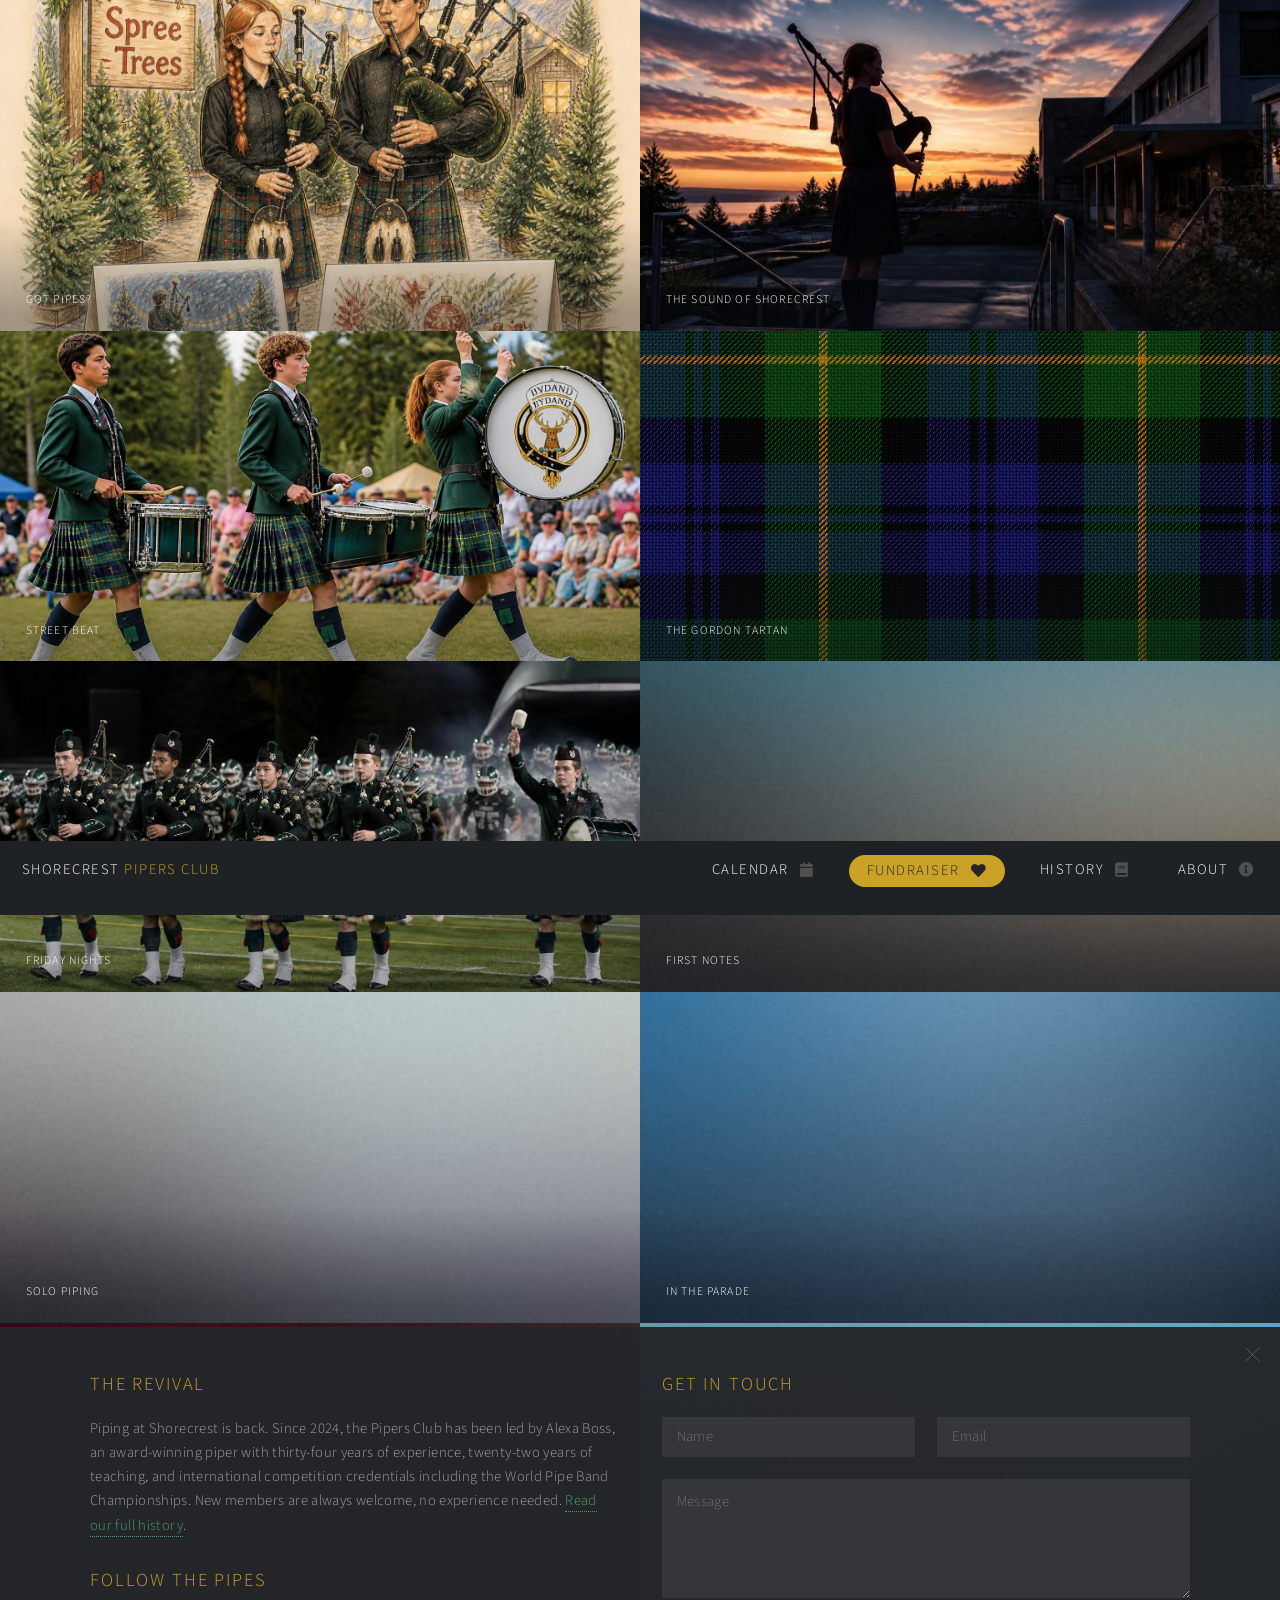
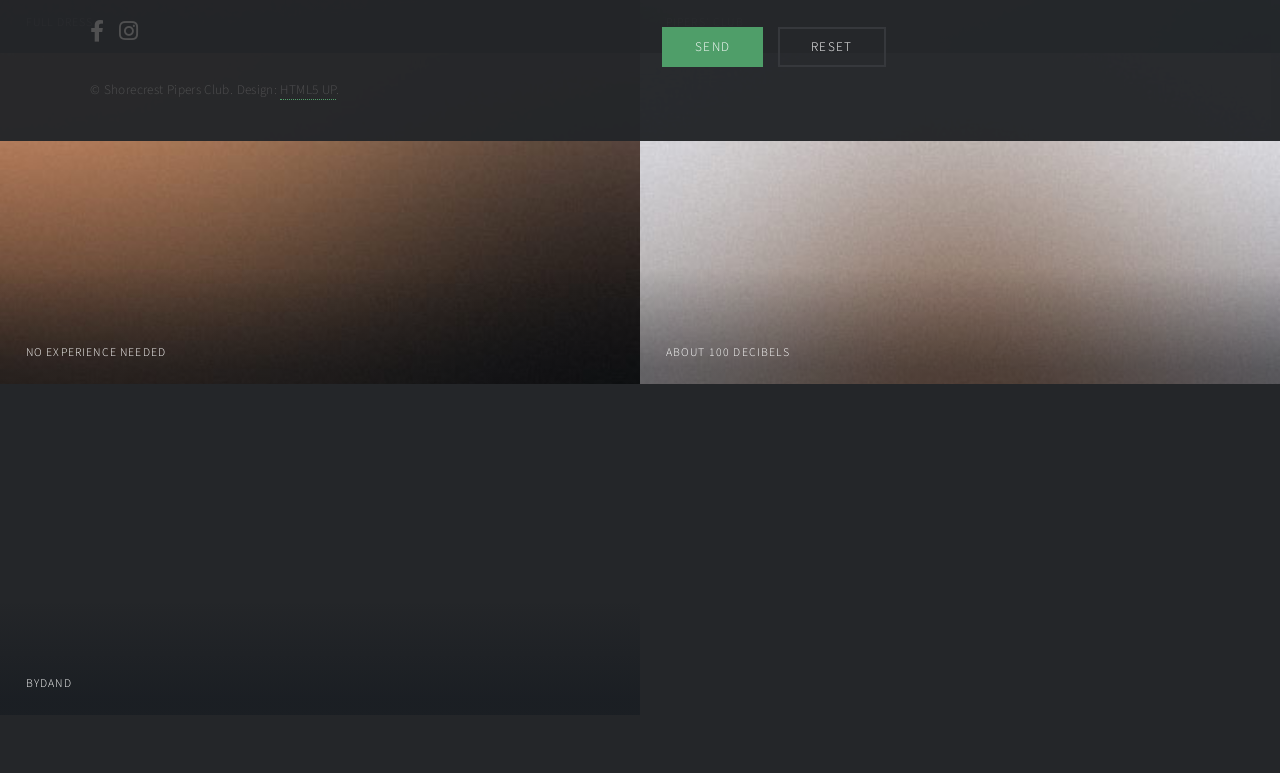
==== commit b50f9e05: "Got Pipes? fundraiser: new name, Zeffy link and QR code - Home page first tile and fundraiser page n" ====
--- a/index.html
+++ b/index.html
@@ -44,8 +44,8 @@
 						     TEMPORARY: AI-generated picture, replace before launch. -->
 						<article class="thumb">
 							<a href="fundraiser.html" class="image" onclick="window.location.href='fundraiser.html'; return false;"><img src="images/thumbs/fundraiser.jpg" alt="Pipers in Pipers Club t-shirts" /></a>
-							<h2>Fundraiser: Pipes for the Pipers</h2>
-							<p>Our 2026-27 fundraiser: $6,000 for three new sets of pipes. Click to donate.</p>
+							<h2>Got Pipes?</h2>
+							<p>Our 2026-27 fundraiser will buy 3 more sets of bagpipes and equipment for our rapidly growing program, so it stays free for anyone who wants to join. Click to donate.</p>
 						</article>
 
                     <!--When the fundraiser is over, comment out the preceding tile but retain the code for future use. New tiles can be added for new events, announcements, etc. -->     
--- a/assets/css/pipers.css
+++ b/assets/css/pipers.css
@@ -321,4 +321,17 @@
 
 	.gold {
 		color: #c9a227;
+	}
+
+/* Photo viewer on phones: the template hides the text and the X there,
+   so a tapped tile looked like it was still loading. Show them like on
+   a computer. The text waits until the picture has loaded. */
+
+	@media screen and (max-width: 736px) {
+
+		.poptrox-popup:not(.loading) .caption,
+		.poptrox-popup .closer {
+			display: block !important;
+		}
+
 	}
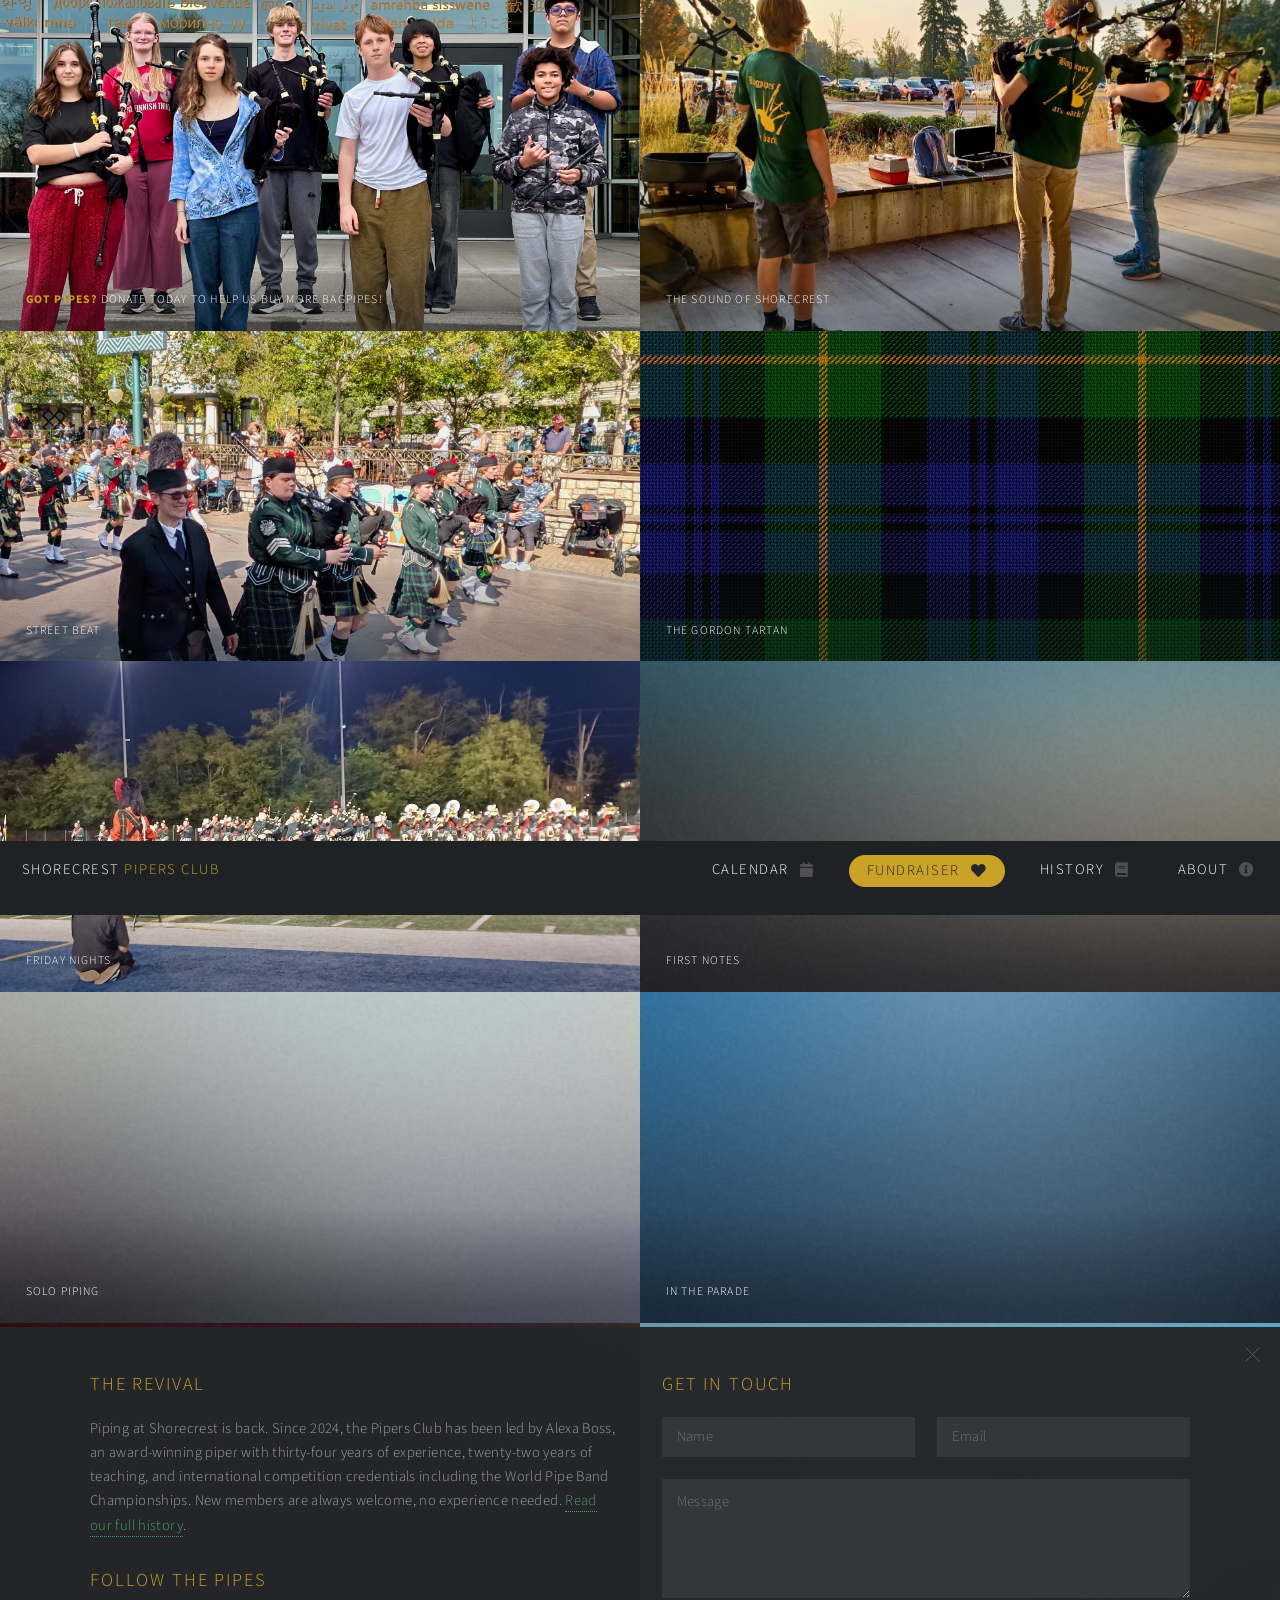
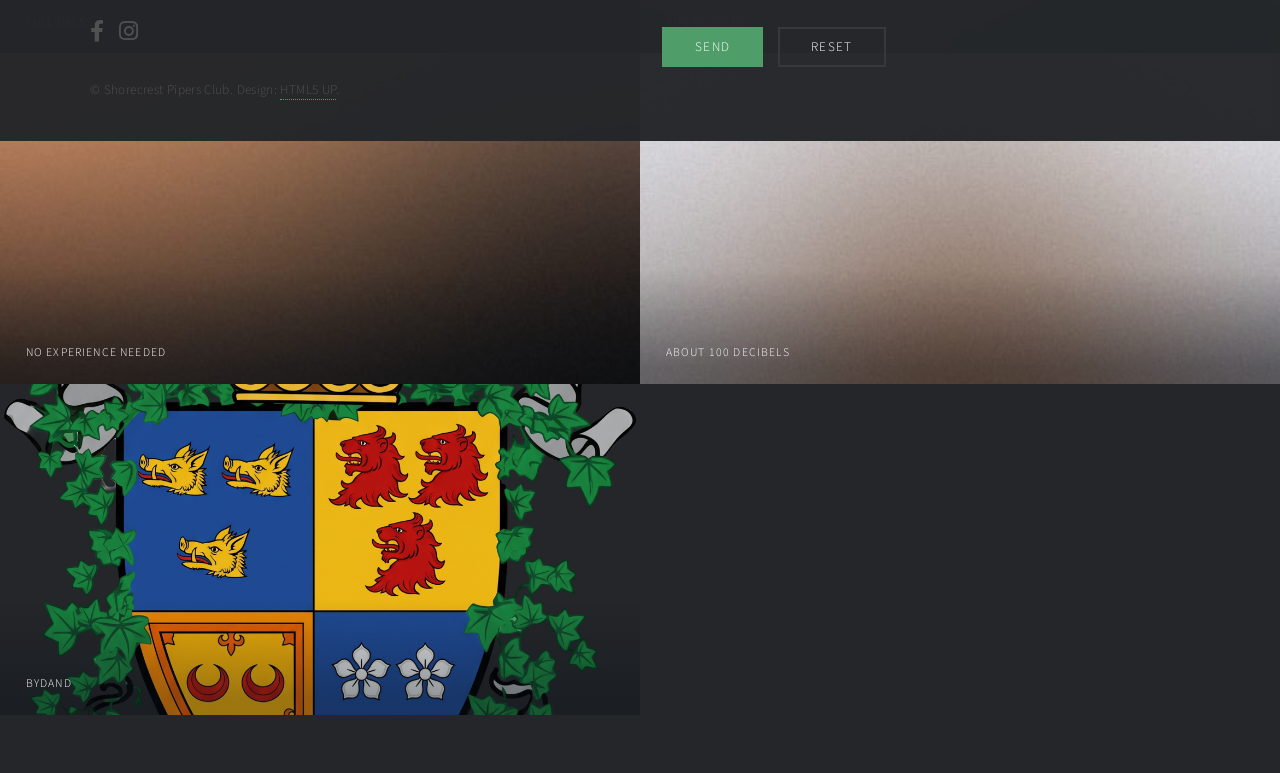
==== commit 785a92bf: "Update index.html Removed AI images; updated formatting on Fundraiser tile." ====
--- a/index.html
+++ b/index.html
@@ -41,16 +41,17 @@
 						     fundraising email). Drop it in as
 						     images/thumbs/fundraiser.jpg (a wide crop ~ 600x360
 						     or larger works best as a thumbnail).
-						     TEMPORARY: AI-generated picture, replace before launch. -->
+						
+						     TEMPORARY: AI-generated picture, replace before launch. REPLACED 11/16/2026 -->
 						<article class="thumb">
-							<a href="fundraiser.html" class="image" onclick="window.location.href='fundraiser.html'; return false;"><img src="images/thumbs/fundraiser.jpg" alt="Pipers in Pipers Club t-shirts" /></a>
-							<h2>Got Pipes?</h2>
-							<p>Our 2026-27 fundraiser will buy 3 more sets of bagpipes and equipment for our rapidly growing program, so it stays free for anyone who wants to join. Click to donate.</p>
+							<a href="fundraiser.html" class="image" onclick="window.location.href='fundraiser.html'; return false;"><img src="images/thumbs/fundraiser.jpg" alt="2026-2027 Pipers Club Members" /></a>
+							<h2><span style="color: #c9a227; font-weight: 700;">Got Pipes?</span> Donate today to help us buy more bagpipes!</h2>
+							<p>Our 2026-27 fundraiser will buy 3 more sets of bagpipes and equipment for our rapidly growing program so it stays free for anyone who wants to join. Click to donate.</p>
 						</article>
 
                     <!--When the fundraiser is over, comment out the preceding tile but retain the code for future use. New tiles can be added for new events, announcements, etc. -->     
                         
-						<!-- TEMPORARY: tiles 01, 02 and 04 have AI-generated pictures, replace before launch. -->
+						<!-- TEMPORARY: tiles 01, 02 and 04 have AI-generated pictures, replace before launch. REPLACED 11/16/2026-->
 						<article class="thumb">
 							<a href="images/fulls/01.jpg" class="image"><img src="images/thumbs/01.jpg" alt="Pipers of Shorecrest" /></a>
 							<h2>The sound of Shorecrest</h2>
@@ -131,4 +132,4 @@
 			<script src="assets/js/main.js"></script>
 
 	</body>
-</html>+</html>
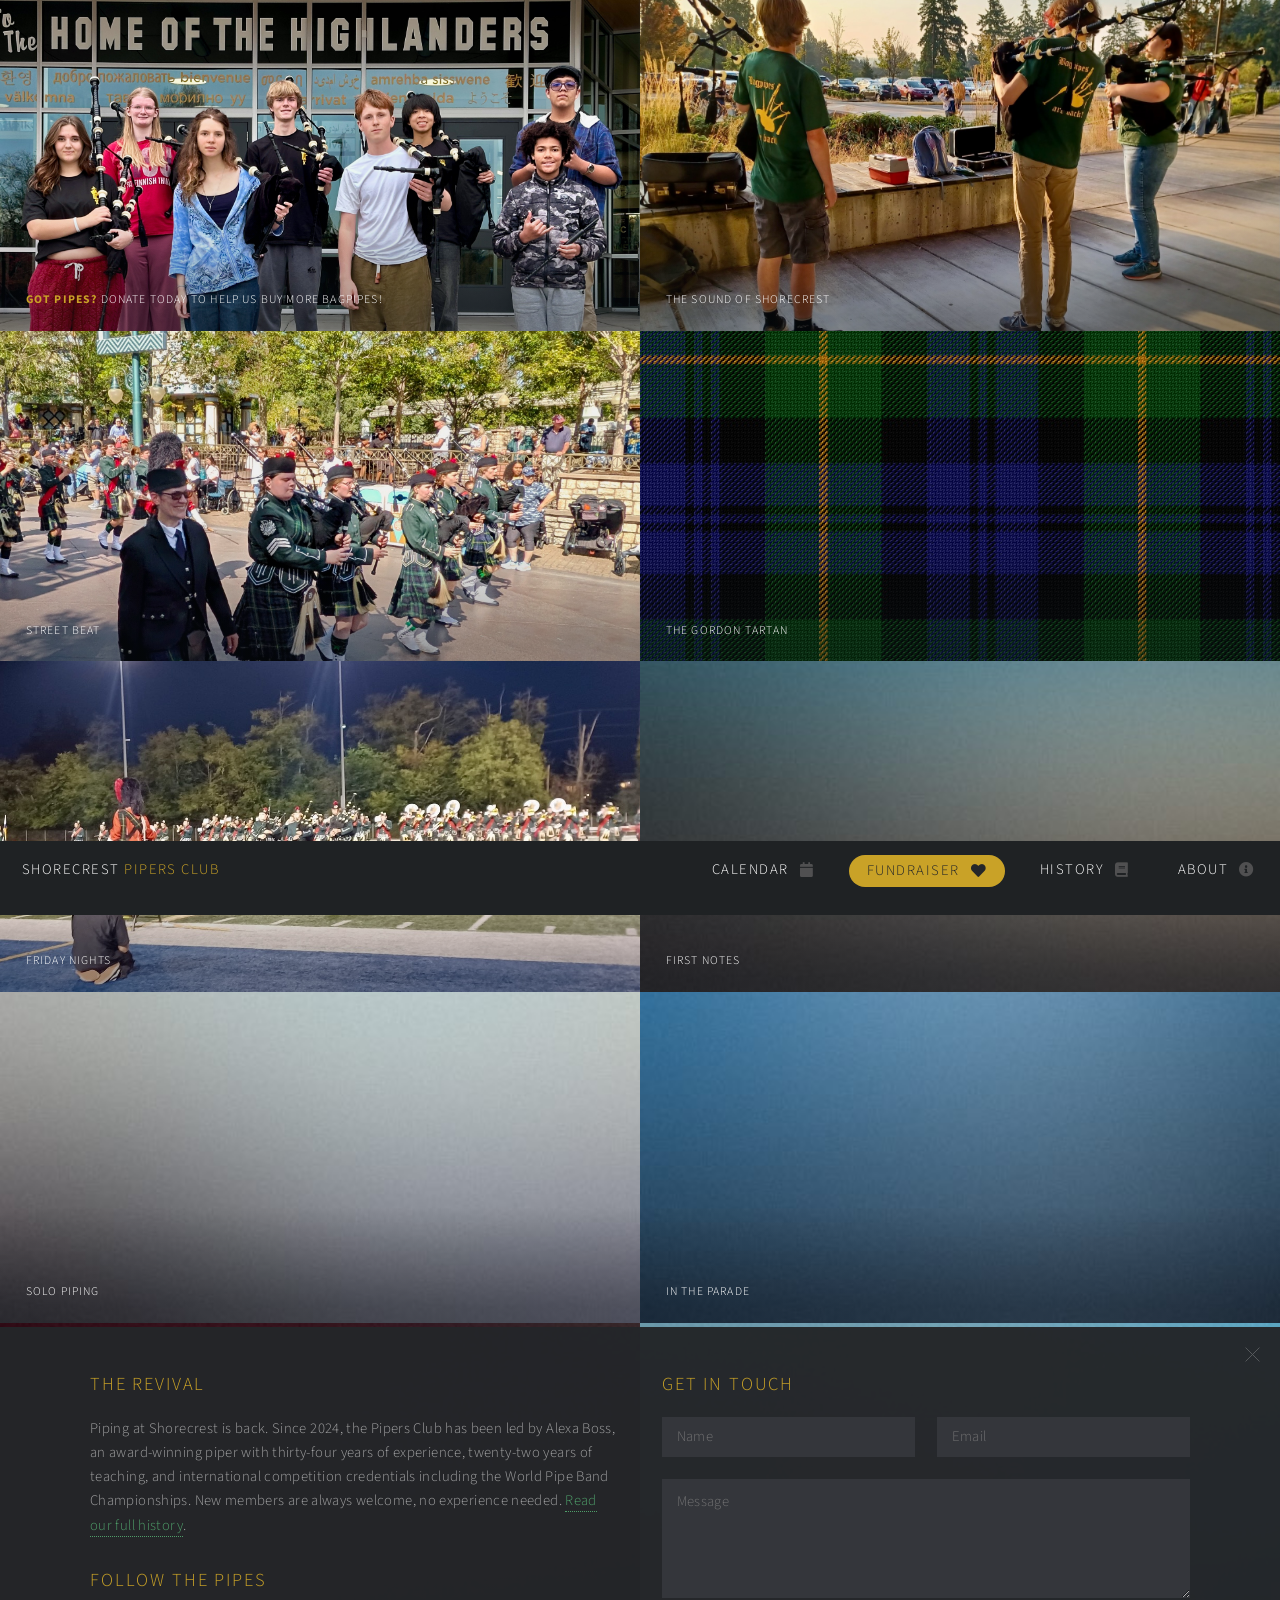
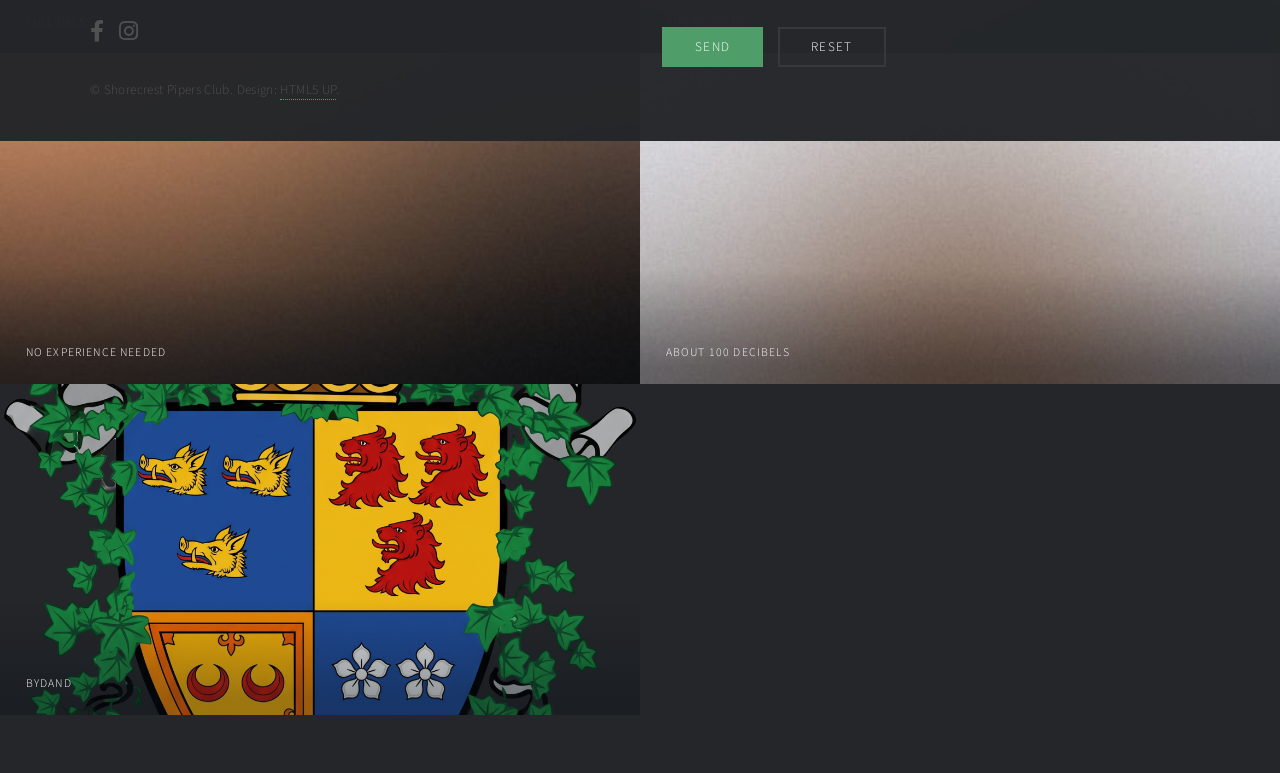
==== commit dd404013: "Update index.html CSS override to center the tile image center-top to show the preferred part of the" ====
--- a/index.html
+++ b/index.html
@@ -44,7 +44,7 @@
 						
 						     TEMPORARY: AI-generated picture, replace before launch. REPLACED 11/16/2026 -->
 						<article class="thumb">
-							<a href="fundraiser.html" class="image" onclick="window.location.href='fundraiser.html'; return false;"><img src="images/thumbs/fundraiser.jpg" alt="2026-2027 Pipers Club Members" /></a>
+							<a href="fundraiser.html" class="image" style="background-position: center top;" onclick="window.location.href='fundraiser.html'; return false;"><img src="images/thumbs/fundraiser.jpg" alt="2026-2027 Pipers Club Members" /></a>
 							<h2><span style="color: #c9a227; font-weight: 700;">Got Pipes?</span> Donate today to help us buy more bagpipes!</h2>
 							<p>Our 2026-27 fundraiser will buy 3 more sets of bagpipes and equipment for our rapidly growing program so it stays free for anyone who wants to join. Click to donate.</p>
 						</article>
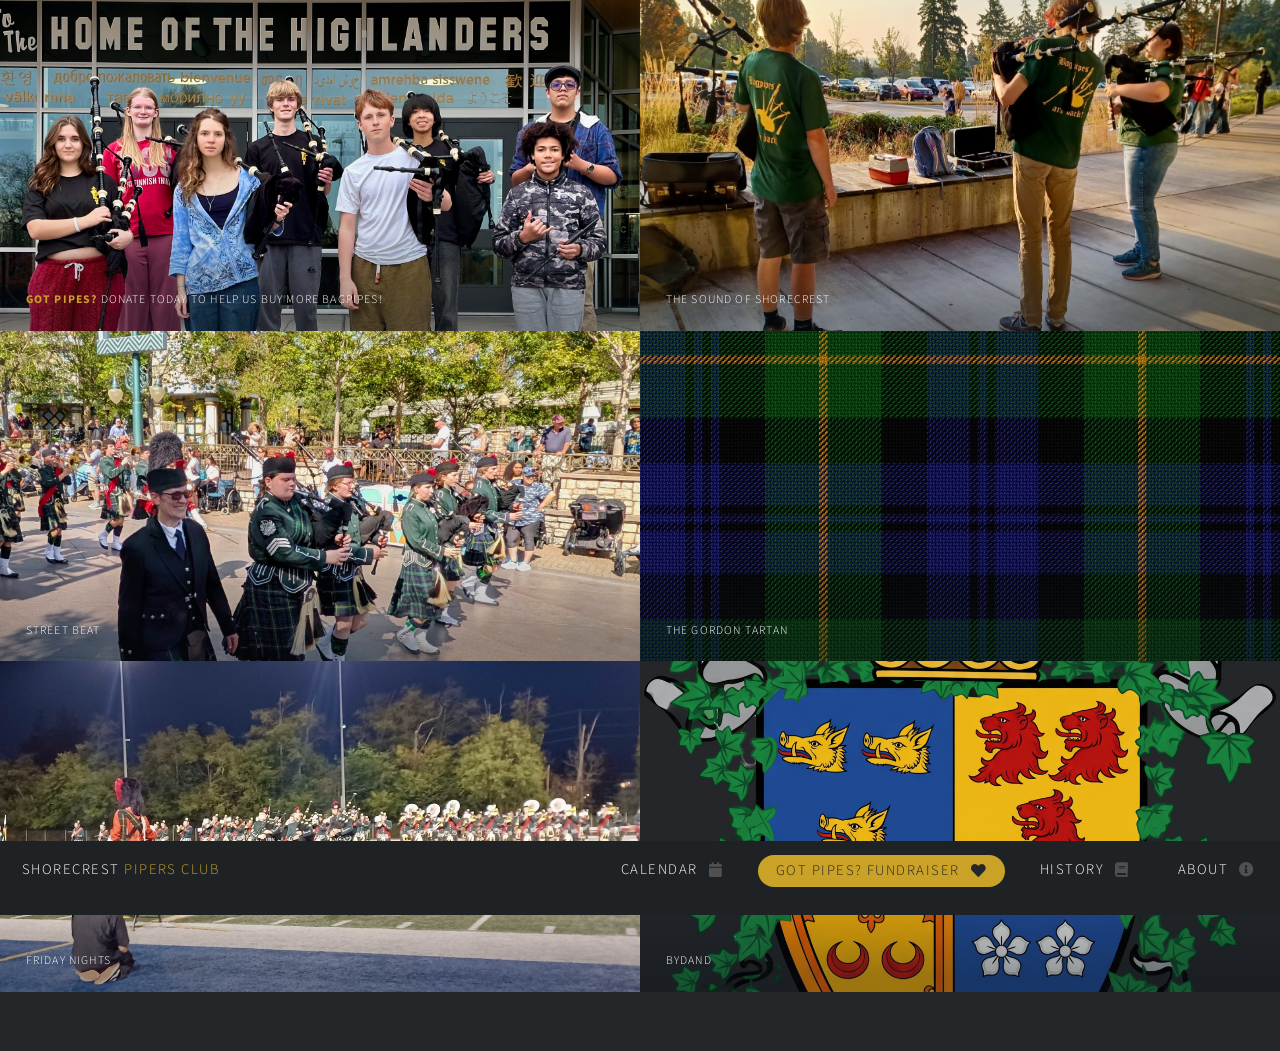
==== commit 7e720464: "Update index.html Commented out unused photo tiles." ====
--- a/index.html
+++ b/index.html
@@ -73,8 +73,8 @@
 							<p>Pipes have escorted the Scots onto the field at home games for 40 years.</p>
 						</article>
 
-						<!-- Tiles 05-12 have blank placeholder pictures. To add a photo, save it as
-						     images/thumbs/05.jpg (the tile) and images/fulls/05.jpg (the big view), and so on. -->
+						<!-- Tiles 05-12 are not currently in use but can be re-added at any time by removing the comment-out and adding a new image to fulls/thumbs. To add a photo, save it as
+						     images/thumbs/05.jpg (the tile) and images/fulls/05.jpg (the big view), and so on.
 						<article class="thumb">
 							<a href="images/fulls/05.jpg" class="image"><img src="images/thumbs/05.jpg" alt="A beginner with a practice chanter" /></a>
 							<h2>First notes</h2>
@@ -110,10 +110,11 @@
 							<h2>About 100 decibels</h2>
 							<p>The chanter whispers; the pipes do not. Always wear your earplugs!</p>
 						</article>
+						-->
 						<article class="thumb">
 							<a href="images/fulls/12.jpg" class="image"><img src="images/thumbs/12.jpg" alt="Bydand, the Clan Gordon motto" /></a>
 							<h2>Bydand</h2>
-							<p>The Shorecrest Highlanders' motto in the <a href="https://www.dsl.ac.uk/entry/snd/bydand" target="new">Scots language</a> via Clan Gordon: <i> abiding</i> or <i>steadfast</i>.</p>
+							<p>The Shorecrest Highlanders' motto in the <a href="https://www.dsl.ac.uk/entry/snd/bydand" target="new">Scots language</a> via Clan Gordon: <i>abiding</i> or <i>steadfast</i>.</p>
 						</article>
 					</div>
 
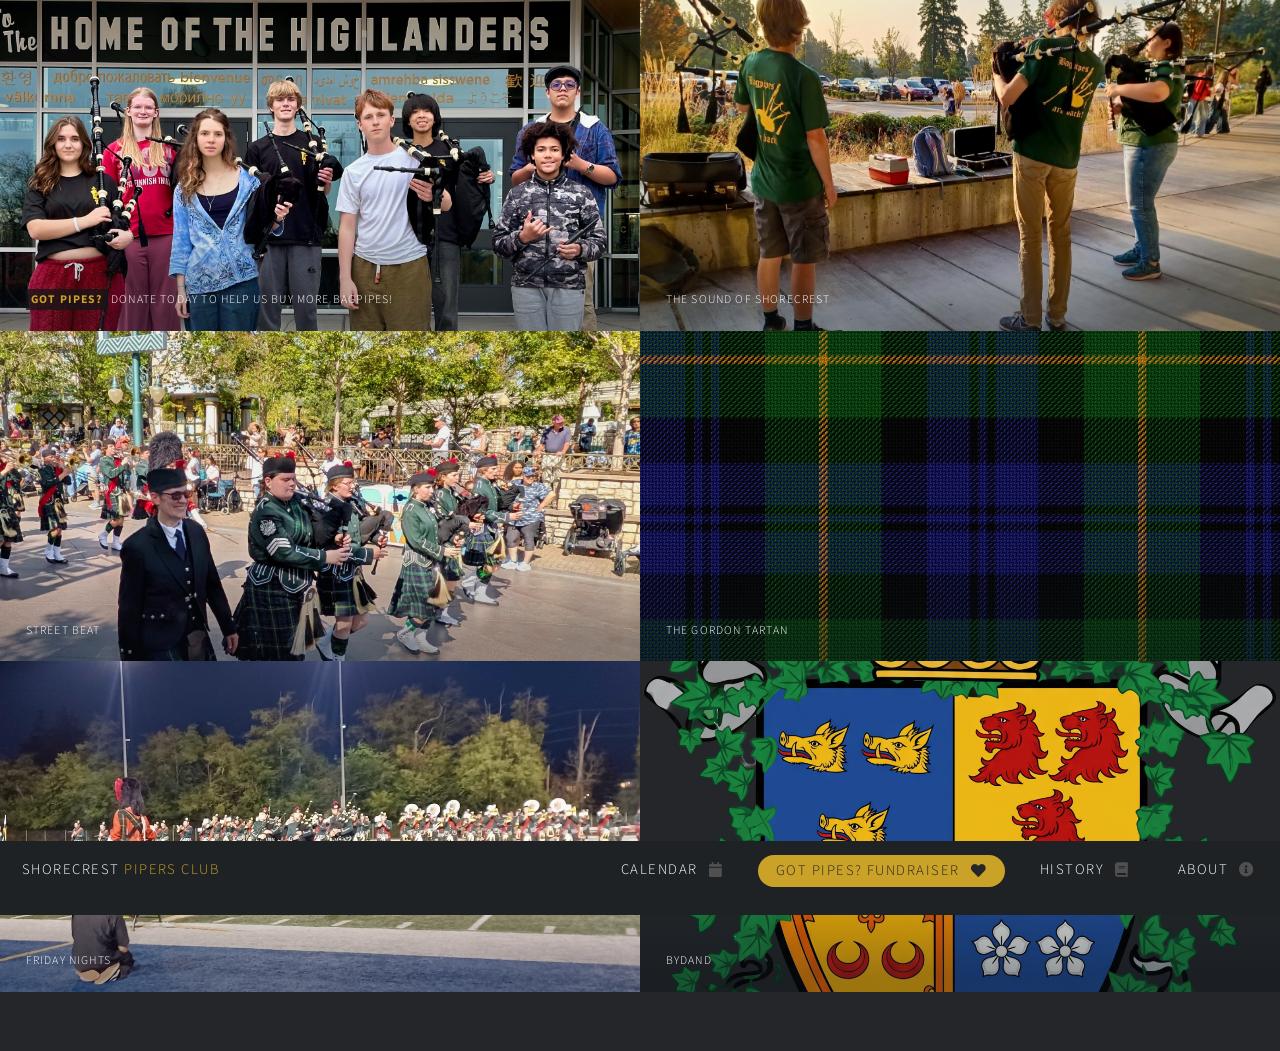
==== commit 4ac64a26: "Update index.html Wording adjustments to tiles in use." ====
--- a/index.html
+++ b/index.html
@@ -45,7 +45,7 @@
 						     TEMPORARY: AI-generated picture, replace before launch. REPLACED 11/16/2026 -->
 						<article class="thumb">
 							<a href="fundraiser.html" class="image" style="background-position: center top;" onclick="window.location.href='fundraiser.html'; return false;"><img src="images/thumbs/fundraiser.jpg" alt="2026-2027 Pipers Club Members" /></a>
-							<h2><span style="color: #c9a227; font-weight: 700;">Got Pipes?</span> Donate today to help us buy more bagpipes!</h2>
+							<h2><span style="color: #c9a227; font-weight: 700; background: rgba(18, 20, 22, 0.75); padding: 0.15em 0.45em;">Got Pipes?</span> Donate today to help us buy more bagpipes!</h2>
 							<p>Our 2026-27 fundraiser will buy 3 more sets of bagpipes and equipment for our rapidly growing program so it stays free for anyone who wants to join. Click to donate.</p>
 						</article>
 
@@ -55,12 +55,12 @@
 						<article class="thumb">
 							<a href="images/fulls/01.jpg" class="image"><img src="images/thumbs/01.jpg" alt="Pipers of Shorecrest" /></a>
 							<h2>The sound of Shorecrest</h2>
-							<p>The Great Highland Bagpipe, "live" from Shoreline since 1961.</p>
+							<p>Pipers playing at the start of the first day of school (September 2025).</p>
 						</article>
 						<article class="thumb">
-							<a href="images/fulls/02.jpg" class="image"><img src="images/thumbs/02.jpg" alt="Drummers of the Pipers Club" /></a>
+							<a href="images/fulls/02.jpg" class="image"><img src="images/thumbs/02.jpg" alt="Pipers Club Marching" /></a>
 							<h2>Street beat</h2>
-							<p>Snare, tenor, and bass drummers drive the band.</p>
+							<p>Pipers regularly perform in school and community parades (here, Disneyland 2026).</p>
 						</article>
 						<article class="thumb">
 							<a href="images/fulls/03.jpg" class="image"><img src="images/thumbs/03.jpg" alt="The Gordon tartan" /></a>
@@ -70,7 +70,7 @@
 						<article class="thumb">
 							<a href="images/fulls/04.jpg" class="image"><img src="images/thumbs/04.jpg" alt="Pipes leading the Highlanders" /></a>
 							<h2>Friday nights</h2>
-							<p>Pipes have escorted the Scots onto the field at home games for 40 years.</p>
+							<p>Pipes have escorted the Scots onto the field at home games and played at halftime for more than 40 years.</p>
 						</article>
 
 						<!-- Tiles 05-12 are not currently in use but can be re-added at any time by removing the comment-out and adding a new image to fulls/thumbs. To add a photo, save it as
@@ -114,7 +114,7 @@
 						<article class="thumb">
 							<a href="images/fulls/12.jpg" class="image"><img src="images/thumbs/12.jpg" alt="Bydand, the Clan Gordon motto" /></a>
 							<h2>Bydand</h2>
-							<p>The Shorecrest Highlanders' motto in the <a href="https://www.dsl.ac.uk/entry/snd/bydand" target="new">Scots language</a> via Clan Gordon: <i>abiding</i> or <i>steadfast</i>.</p>
+							<p>The Shorecrest Highlanders' and Clan Gordon's motto in the <a href="https://www.dsl.ac.uk/entry/snd/bydand" target="new">Scots language</a>: <i>abiding</i> or <i>steadfast</i>.</p>
 						</article>
 					</div>
 
--- a/assets/css/pipers.css
+++ b/assets/css/pipers.css
@@ -7,7 +7,8 @@
 	sits close to navy, so we recolor accents only.
 
 	Also contains styles shared by the reading-layout pages (history.html,
-	fundraiser.html), which replace the thumbnail grid used on index.html.
+	fundraiser.html, calendar.html), which replace the thumbnail grid
+	used on index.html.
 */
 
 /* Accent green replaces the template teal (#34a58e) everywhere it appears. */
@@ -60,7 +61,8 @@
 			input[type="submit"].primary:hover:active,
 			input[type="reset"].primary:hover:active,
 			input[type="button"].primary:hover:active,
-			button.primary:hover:active {
+			button.primary:hover:active,
+			.button.primary:hover:active {
 				background-color: #3a7d51;
 			}
 
@@ -128,21 +130,25 @@
 		color: #c9a227;
 	}
 
-/* Reading-page layout, shared by history.html and fundraiser.html. */
+/* Reading-page layout, shared by history.html, fundraiser.html,
+   and calendar.html. */
 
 	#history,
-	#fundraiser {
+	#fundraiser,
+	#calendar {
 		padding: 3em 2em 3em 2em;
 	}
 
 	#history .history-content,
-	#fundraiser .history-content {
+	#fundraiser .history-content,
+	#calendar .history-content {
 		margin: 0 auto;
 		max-width: 46em;
 	}
 
 		#history h1,
-		#fundraiser h1 {
+		#fundraiser h1,
+		#calendar h1 {
 			border-bottom: solid 1px #36383c;
 			font-size: 1.75em;
 			margin-bottom: 1.5em;
@@ -150,18 +156,21 @@
 		}
 
 		#history h2,
-		#fundraiser h2 {
+		#fundraiser h2,
+		#calendar h2 {
 			color: #c9a227;
 			margin-top: 2.25em;
 		}
 
 		#history p,
-		#fundraiser p {
+		#fundraiser p,
+		#calendar p {
 			color: #a0a0a1;
 		}
 
 		#history hr,
-		#fundraiser hr {
+		#fundraiser hr,
+		#calendar hr {
 			border-bottom: solid 1px #36383c;
 			margin: 3em 0;
 		}
@@ -172,7 +181,8 @@
 	@media screen and (max-width: 736px) {
 
 		#history,
-		#fundraiser {
+		#fundraiser,
+		#calendar {
 			padding: 4.5em 1.25em 3em 1.25em;
 		}
 
@@ -334,4 +344,10 @@
 			display: block !important;
 		}
 
-	}+	}
+
+/* Gold for events in calendar file. */
+
+	.event-meta {
+		color: #c9a227;
+	}
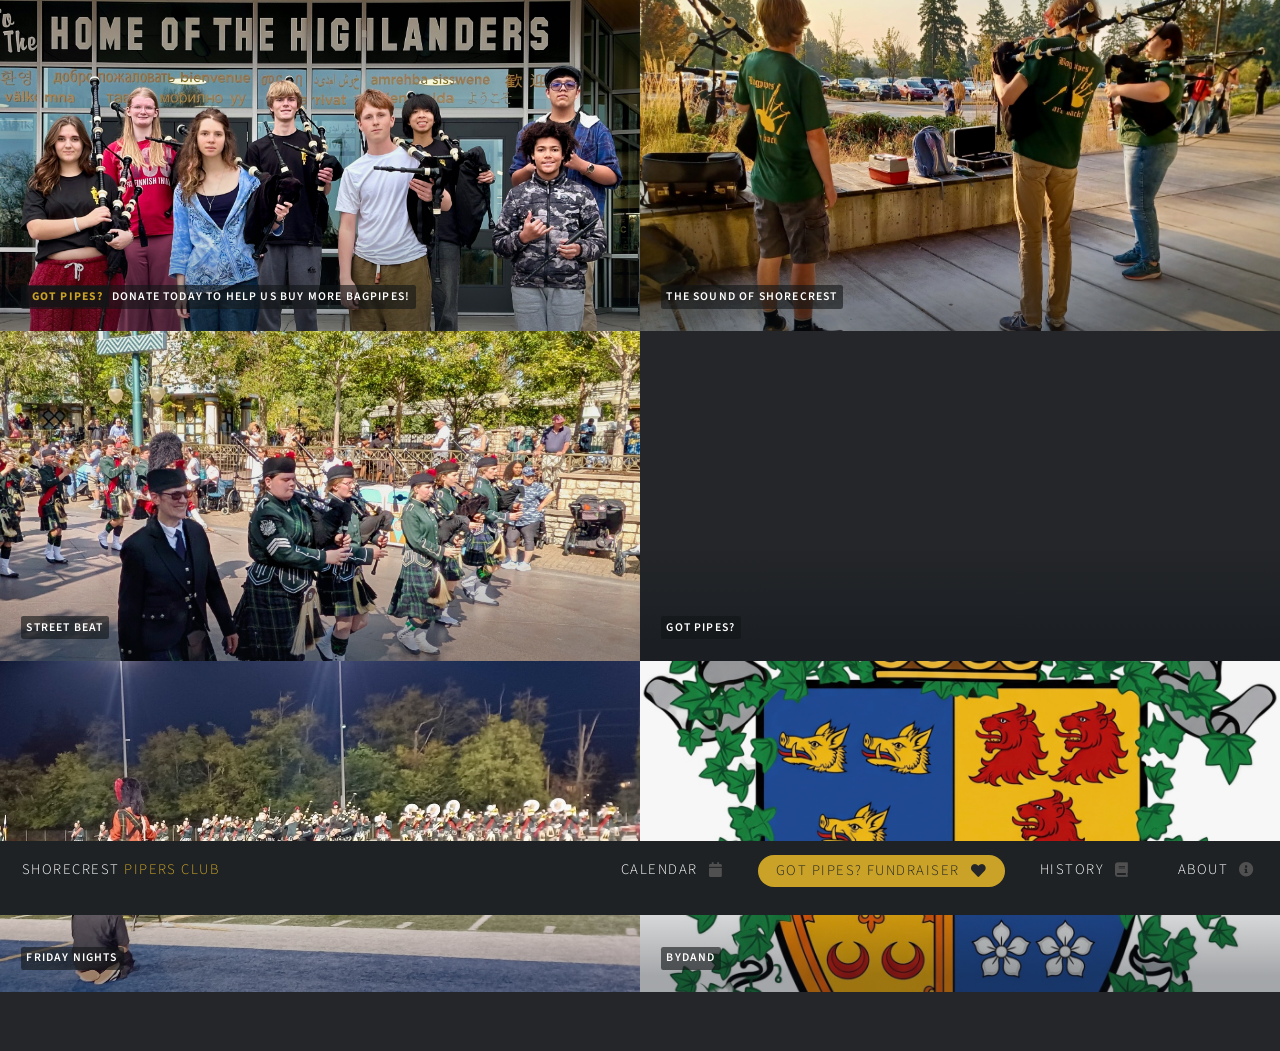
==== commit 7be5d523: "Update index.html Adding a second fundraiser promo tile temporarily over the Gordon tartan tile." ====
--- a/index.html
+++ b/index.html
@@ -41,8 +41,7 @@
 						     fundraising email). Drop it in as
 						     images/thumbs/fundraiser.jpg (a wide crop ~ 600x360
 						     or larger works best as a thumbnail).
-						
-						     TEMPORARY: AI-generated picture, replace before launch. REPLACED 11/16/2026 -->
+						-->
 						<article class="thumb">
 							<a href="fundraiser.html" class="image" style="background-position: center top;" onclick="window.location.href='fundraiser.html'; return false;"><img src="images/thumbs/fundraiser.jpg" alt="2026-2027 Pipers Club Members" /></a>
 							<h2><span style="color: #c9a227; font-weight: 700; background: rgba(18, 20, 22, 0.75); padding: 0.15em 0.45em;">Got Pipes?</span> Donate today to help us buy more bagpipes!</h2>
@@ -62,11 +61,23 @@
 							<h2>Street beat</h2>
 							<p>Pipers regularly perform in school and community parades (here, Disneyland 2026).</p>
 						</article>
+						
+						<!-- Temporary: tartan tile repurposed as fundraiser promo during the
+     Got Pipes? campaign. Restore the original Gordon tartan tile (03.jpg)
+     when the drive ends.
 						<article class="thumb">
 							<a href="images/fulls/03.jpg" class="image"><img src="images/thumbs/03.jpg" alt="The Gordon tartan" /></a>
 							<h2>The Gordon tartan</h2>
 							<p>Shorecrest's kilts are the modern Gordon sett, worn with permission of the Clan.</p>
 						</article>
+						-->
+<article class="thumb twinkle">
+	<a href="fundraiser.html" class="image" onclick="window.location='fundraiser.html'; return false;"><img src="images/thumbs/fundraiser2.jpg" alt="Got Pipes? Donate to our fundraiser" /></a>
+	<h2 class="tile-gold">Got Pipes?</h2>
+	<p>Donate to our fundraiser to buy more bagpipes!</p>
+</article>
+						
+						
 						<article class="thumb">
 							<a href="images/fulls/04.jpg" class="image"><img src="images/thumbs/04.jpg" alt="Pipes leading the Highlanders" /></a>
 							<h2>Friday nights</h2>
--- a/assets/css/pipers.css
+++ b/assets/css/pipers.css
@@ -10,6 +10,11 @@
 	fundraiser.html, calendar.html), which replace the thumbnail grid
 	used on index.html.
 */
+
+/* Importing an extra weight of the template font to display semibold properly
+*/
+
+@import url("https://fonts.googleapis.com/css?family=Source+Sans+Pro:600");
 
 /* Accent green replaces the template teal (#34a58e) everywhere it appears. */
 
@@ -351,3 +356,86 @@
 	.event-meta {
 		color: #c9a227;
 	}
+
+/* Tile headlines: dark scrim so titles read over any photo. */
+
+	#main .thumb > h2 {
+		background: rgba(18, 20, 22, 0.6);
+		border-radius: 0.2em;
+		font-weight: 600;
+		padding: 0.25em 0.5em;
+	}
+
+	/* Pull the caption in slightly so the scrim clears the tile edge. */
+	#main .thumb > h2 {
+		left: 1.75em;
+	}
+
+/* Event entries (calendar.html): gold quote-box left border. */
+
+	#calendar .event {
+		border-left: 4px solid #c9a227;
+		margin: 1.75em 0;
+		padding: 0.1em 0 0.1em 1.5em;
+	}
+
+		#calendar .event h3 {
+			color: #ffffff;
+			margin-bottom: 0.35em;
+		}
+
+		#calendar .event .event-meta {
+			margin-bottom: 0.5em;
+		}
+
+		#calendar .event p:last-child {
+			margin-bottom: 0;
+		}
+
+/* Donation zone (fundraiser.html): button/QR beside the thermometer.
+   Markup order puts the CTA first, so phones stack it on top. */
+
+	.donation-zone {
+		display: flex;
+		flex-direction: column;
+		align-items: stretch;
+	}
+
+	.donation-zone .cta {
+		text-align: center;
+	}
+
+	@media screen and (min-width: 737px) {
+
+		.donation-zone {
+			flex-direction: row;
+			align-items: center;
+			gap: 1em;
+		}
+
+		/* Button/QR column takes its natural width; the thermometer
+		   expands to fill the remaining half-ish of the row. */
+		.donation-zone .cta {
+			flex: 0 0 auto;
+		}
+
+		.donation-zone .meter {
+			flex: 1 1 auto;
+		}
+
+	}
+
+/* Jump-menu anchors land under the fixed header; nudge them down.
+   Sized for phones (tallest header); desktop needs less but tolerates it. */
+
+	#history section[id],
+	#calendar section[id] {
+		scroll-margin-top: 7.5em;
+	}
+
+/* Lightbox captions: stronger backdrop so white text reads
+   over bright photos. */
+
+	.poptrox-popup .caption {
+		background-image: linear-gradient(to top, rgba(16, 16, 16, 0.85) 30%, rgba(16, 16, 16, 0.35) 65%, rgba(16, 16, 16, 0) 100%);
+	}
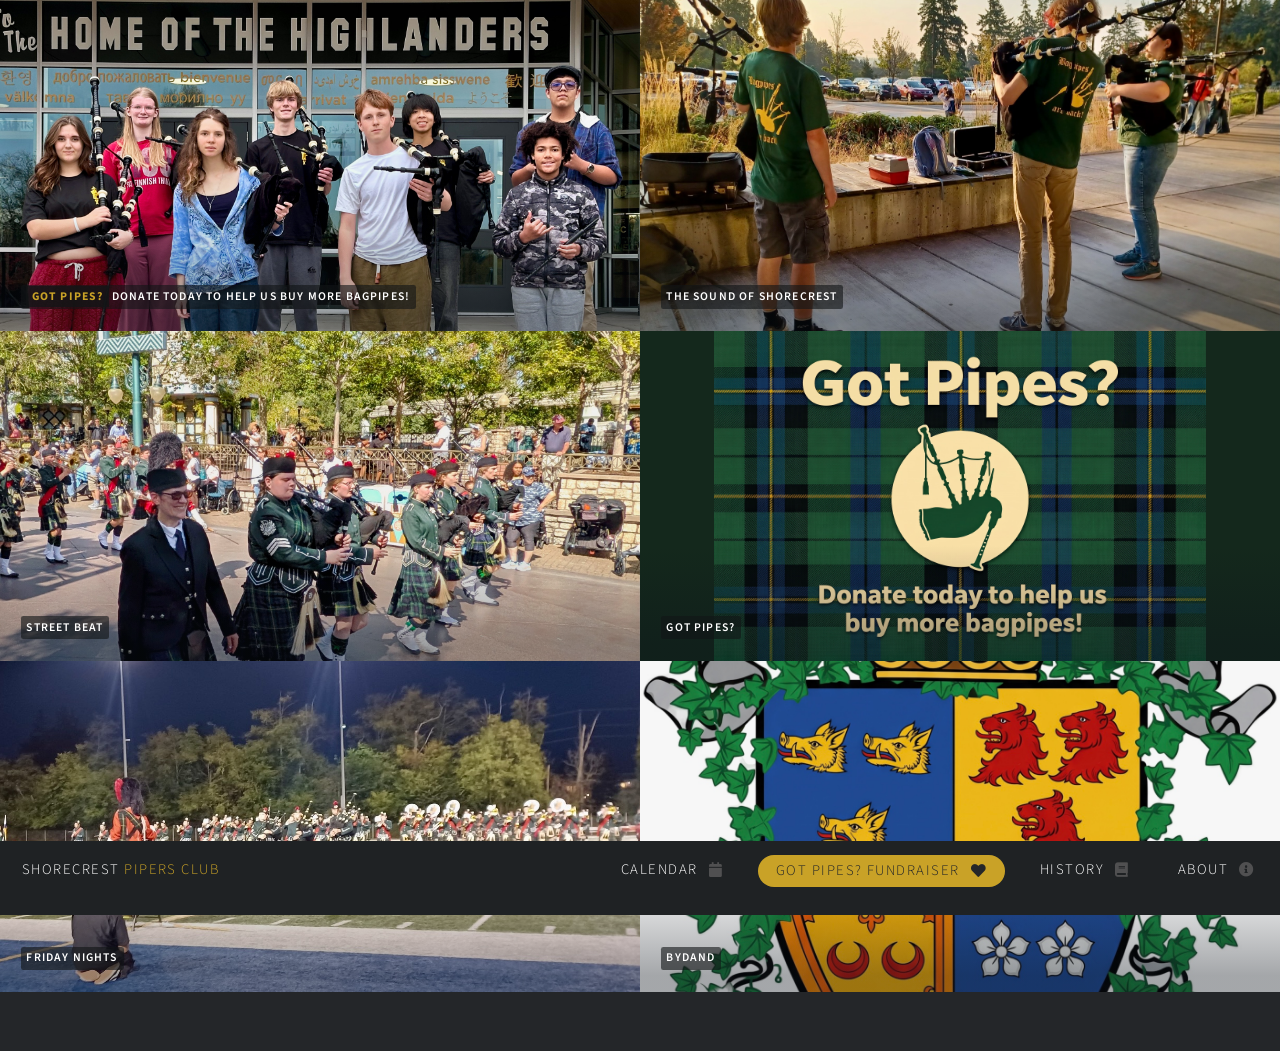
==== commit 2fb170ff: "Update index.html Turn off zoom for temporary fundraiser image" ====
--- a/index.html
+++ b/index.html
@@ -72,7 +72,7 @@
 						</article>
 						-->
 <article class="thumb twinkle">
-	<a href="fundraiser.html" class="image" onclick="window.location='fundraiser.html'; return false;"><img src="images/thumbs/fundraiser2.jpg" alt="Got Pipes? Donate to our fundraiser" /></a>
+	<a href="fundraiser.html" class="image" style="background-size: contain; background-color: #14281c;" onclick="window.location='fundraiser.html'; return false;"><img src="images/thumbs/fundraiser2.jpg" alt="Got Pipes? Donate to our fundraiser" /></a>
 	<h2 class="tile-gold">Got Pipes?</h2>
 	<p>Donate to our fundraiser to buy more bagpipes!</p>
 </article>
--- a/assets/css/pipers.css
+++ b/assets/css/pipers.css
@@ -439,3 +439,41 @@
 	.poptrox-popup .caption {
 		background-image: linear-gradient(to top, rgba(16, 16, 16, 0.85) 30%, rgba(16, 16, 16, 0.35) 65%, rgba(16, 16, 16, 0) 100%);
 	}
+
+/* Subtle periodic twinkle on promo tiles. Runs every 10 s; the
+   glow ramps up and back down in about a third of a second.
+   Apply class "twinkle" to any tile that should attract the eye. */
+
+	@keyframes pipers-twinkle {
+		0%        { filter: brightness(1); }
+		1.5%      { filter: brightness(1.18) saturate(1.15); }
+		3%        { filter: brightness(1.08); }
+		4.5%      { filter: brightness(1.14); }
+		6%        { filter: brightness(1); }
+		100%      { filter: brightness(1); }
+	}
+
+	.twinkle {
+		animation: pipers-twinkle 10s ease-in-out infinite;
+	}
+
+	/* Phones and anyone who prefers reduced motion: skip it. */
+	@media screen and (max-width: 736px) {
+
+		.twinkle {
+			animation: none;
+		}
+
+	}
+
+	@media (prefers-reduced-motion: reduce) {
+
+		.twinkle {
+			animation: none;
+		}
+
+	}
+
+	/* Preload transition suppressed; don't let the twinkle
+	   fight the tile fade-in (template kills animations while
+	   preloading anyway, so this is belt and suspenders). */
